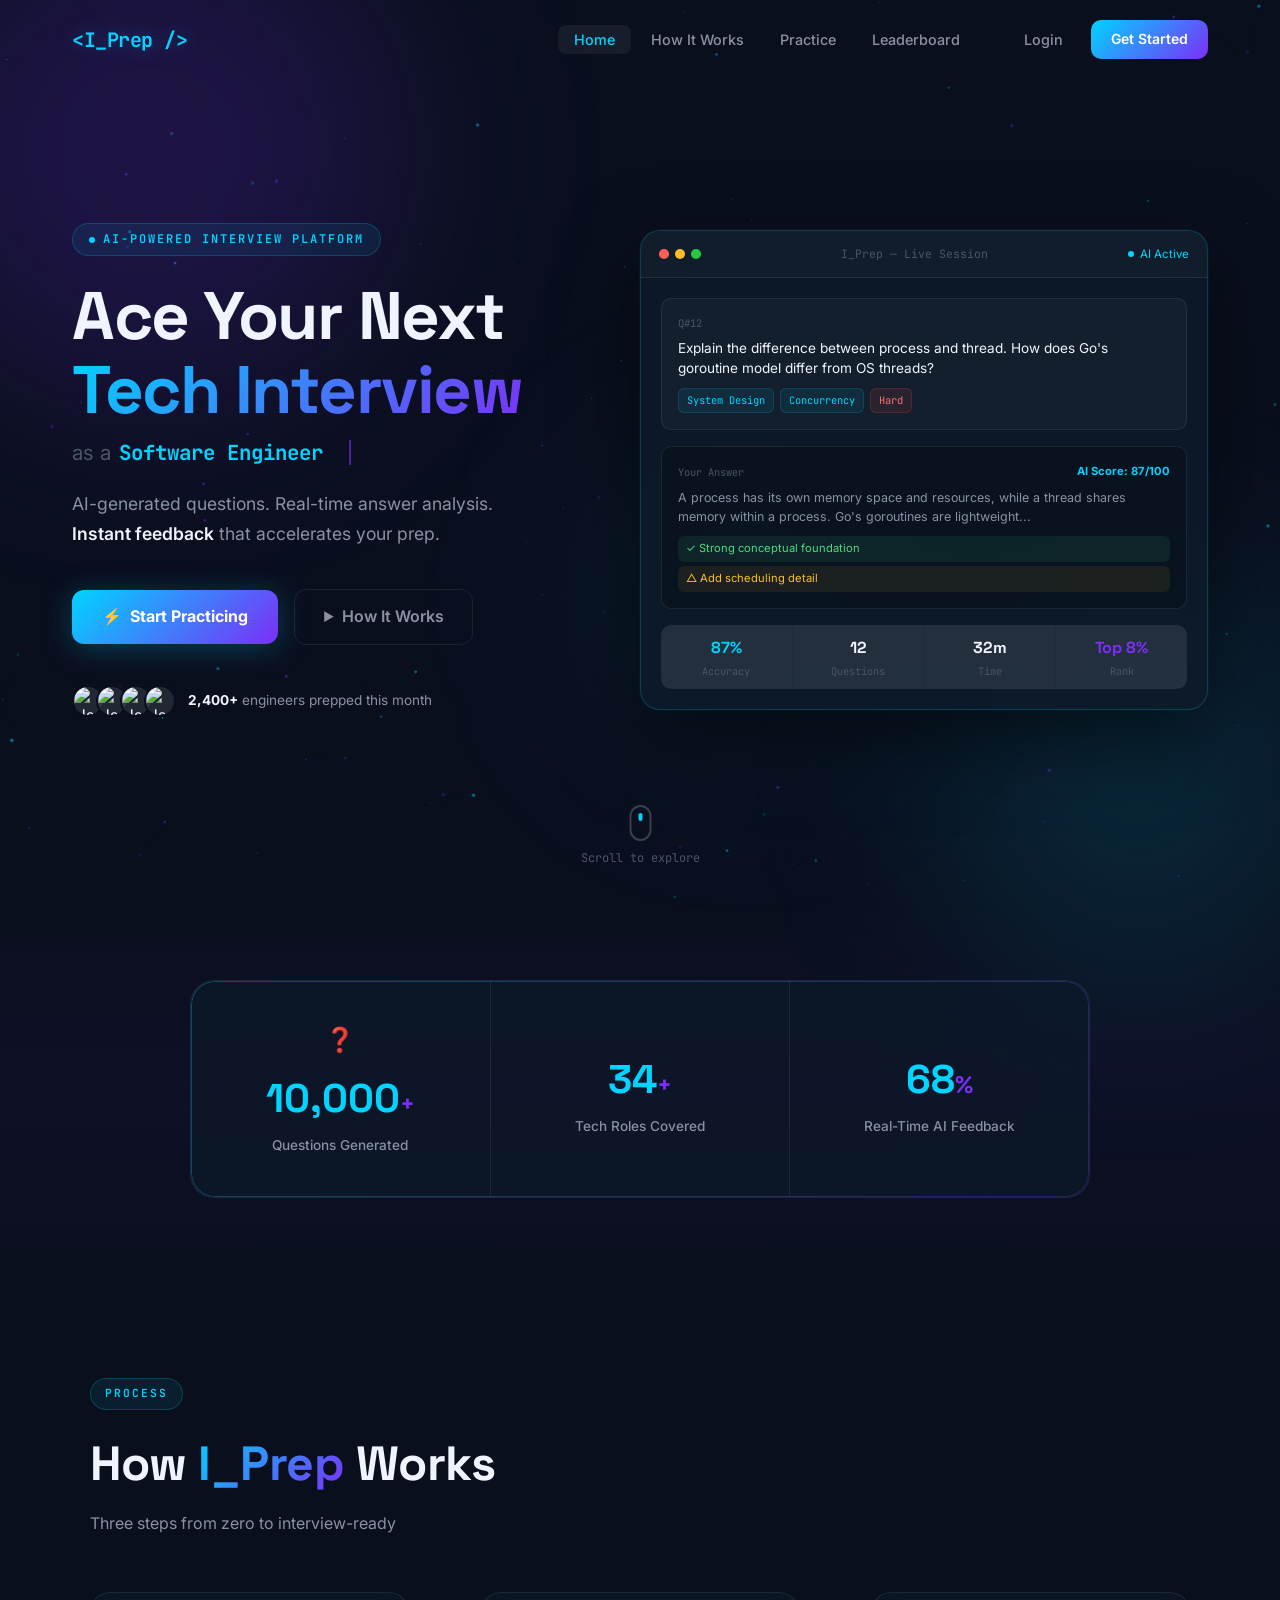
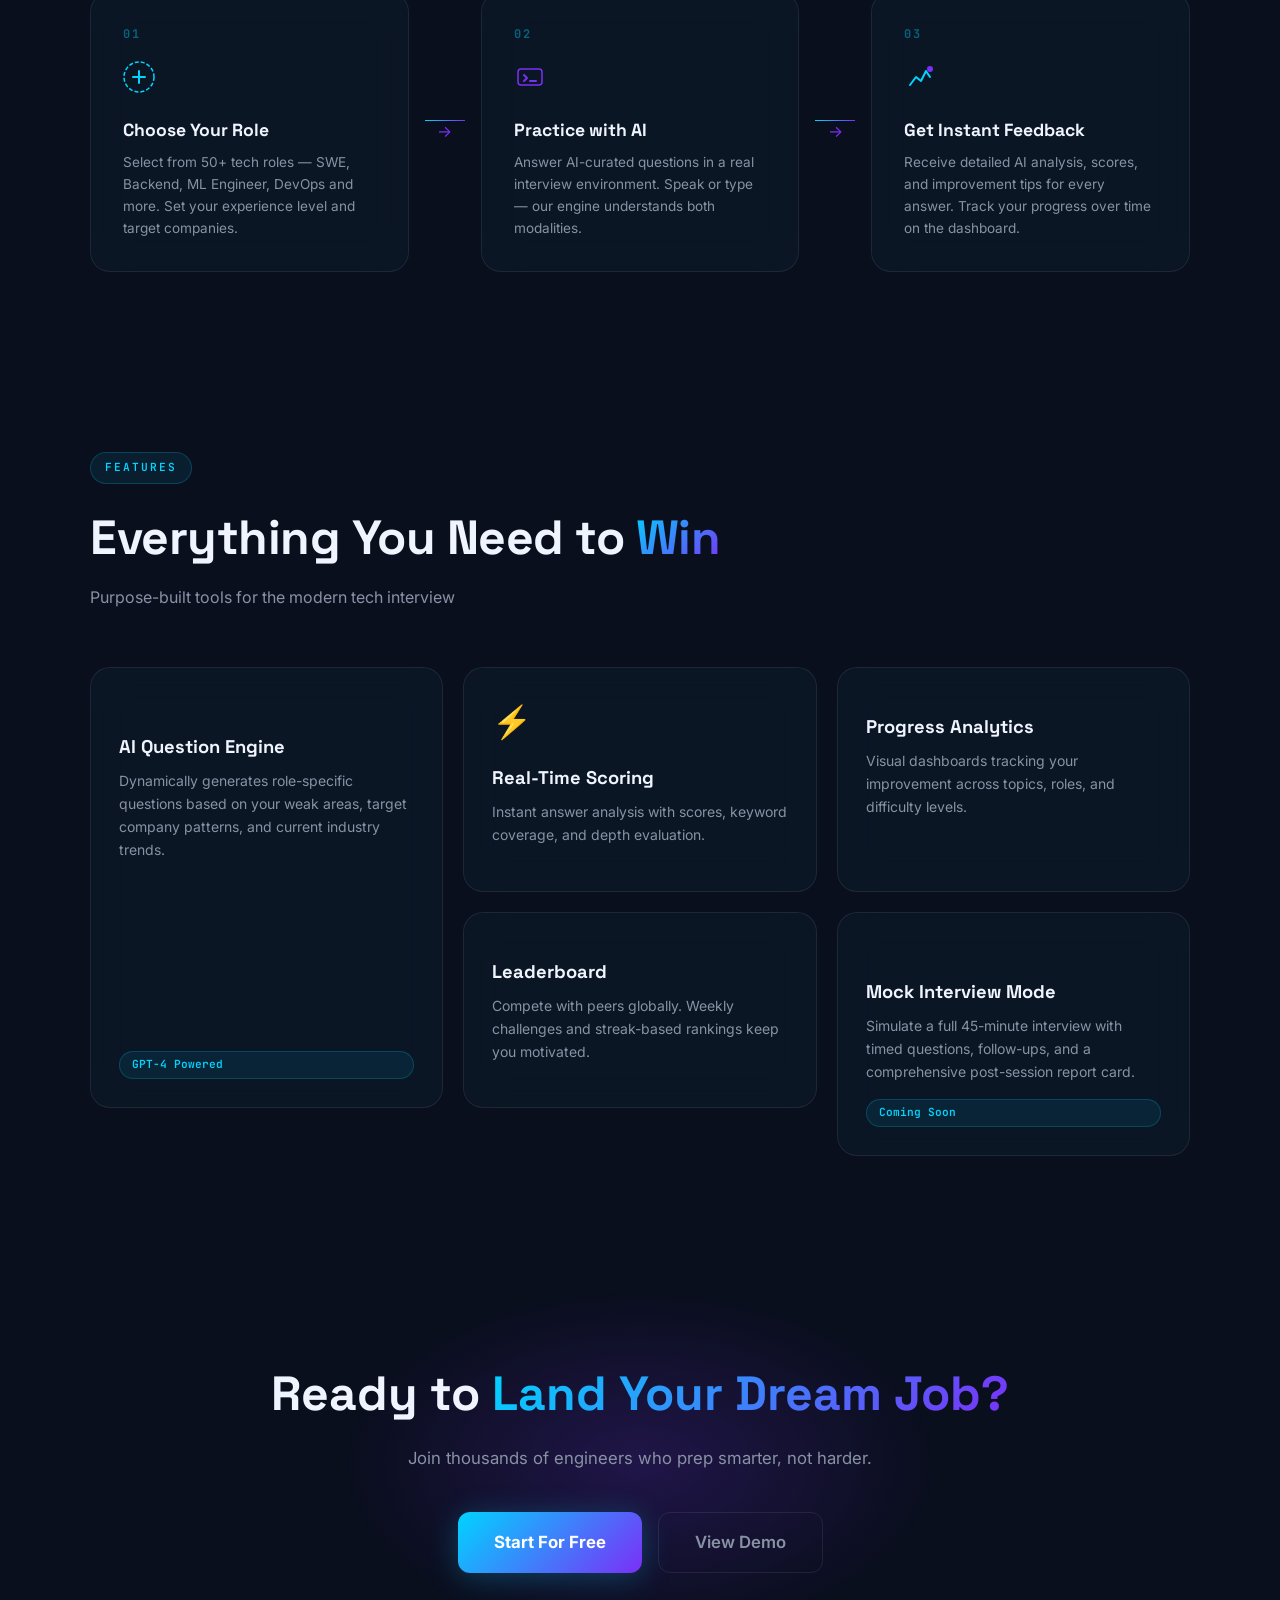
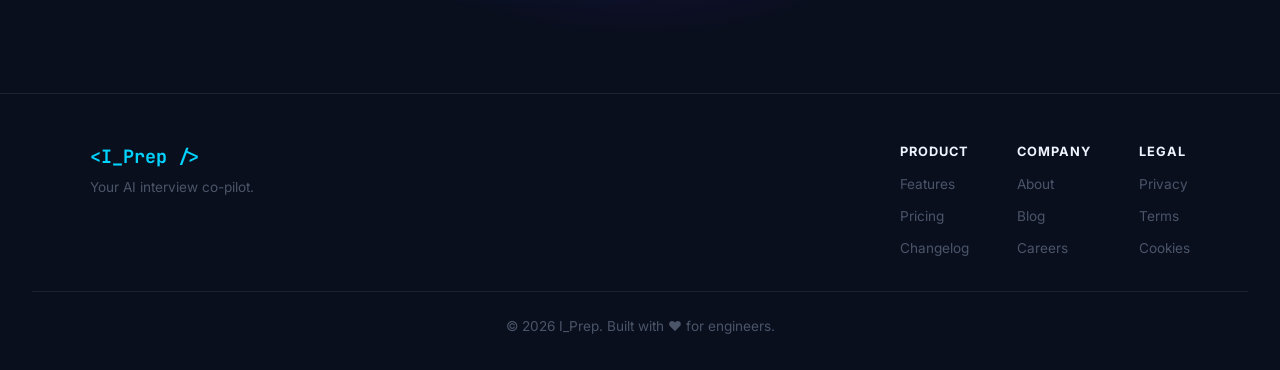
==== index.html @ aea61d20 "first commit" ====
<!DOCTYPE html>
<html lang="en">
<head>
  <meta charset="UTF-8" />
  <meta name="viewport" content="width=device-width, initial-scale=1.0" />
  <title>I_Prep — Ace Your Next Tech Interview with AI</title>
  <meta name="description" content="I_Prep is an AI-powered interview preparation platform for software engineers. Practice with AI-generated questions, get real-time feedback, and land your dream job." />
  <meta name="keywords" content="interview prep, AI interview, software engineer interview, coding interview, tech interview preparation" />
  <meta property="og:title" content="I_Prep — AI-Powered Interview Preparation" />
  <meta property="og:description" content="AI-generated questions. Real-time answer analysis. Instant feedback." />
  <meta property="og:type" content="website" />
  <link rel="preconnect" href="https://fonts.googleapis.com" />
  <link rel="preconnect" href="https://fonts.gstatic.com" crossorigin />
  <link href="https://fonts.googleapis.com/css2?family=Inter:wght@300;400;500;600;700;800;900&family=JetBrains+Mono:wght@400;500;700&family=Space+Grotesk:wght@400;500;600;700&display=swap" rel="stylesheet" />
  <link rel="stylesheet" href="styles.css" />
  <script src="https://unpkg.com/@phosphor-icons/web"></script>
</head>
<body>

  <!-- ═══════════════ NAVBAR ═══════════════ -->
  <nav class="navbar" id="navbar">
    <div class="nav-container">
      <a href="#" class="nav-logo" id="nav-logo">&lt;I_Prep /&gt;</a>
      <ul class="nav-links" id="nav-links">
        <li><a href="#home" class="nav-link active">Home</a></li>
        <li><a href="#how-it-works" class="nav-link">How It Works</a></li>
        <li><a href="#practice" class="nav-link">Practice</a></li>
        <li><a href="#leaderboard" class="nav-link">Leaderboard</a></li>
      </ul>
      <div class="nav-actions">
        <a href="#login" class="btn-login" id="btn-login-nav">Login</a>
        <a href="#signup" class="btn-cta-sm" id="btn-signup-nav">Get Started</a>
      </div>
      <button class="hamburger" id="hamburger" aria-label="Toggle menu">
        <span></span><span></span><span></span>
      </button>
    </div>
  </nav>

  <!-- ═══════════════ HERO SECTION ═══════════════ -->
  <section class="hero" id="home">
    <!-- Particle Canvas -->
    <canvas class="particle-canvas" id="particleCanvas"></canvas>

    <!-- Gradient Orbs -->
    <div class="orb orb-1"></div>
    <div class="orb orb-2"></div>
    <div class="orb orb-3"></div>

    <div class="hero-content">
      <div class="hero-badge">
        <span class="badge-dot"></span>
        <span>AI-Powered Interview Platform</span>
      </div>

      <h1 class="hero-headline">
        Ace Your Next<br />
        <span class="gradient-text">Tech Interview</span>
      </h1>

      <div class="typewriter-wrapper">
        <span class="typewriter-label">as a</span>
        <span class="typewriter-text" id="typewriterText"></span>
        <span class="typewriter-cursor">|</span>
      </div>

      <p class="hero-subheading">
        AI-generated questions. Real-time answer analysis.<br />
        <strong>Instant feedback</strong> that accelerates your prep.
      </p>

      <div class="hero-cta-group">
        <a href="#practice" class="btn-primary" id="btn-start-practicing">
          <span class="btn-icon">⚡</span>
          Start Practicing
          <span class="btn-shimmer"></span>
        </a>
        <a href="#how-it-works" class="btn-ghost" id="btn-how-it-works">
          <span class="btn-play-icon">▶</span>
          How It Works
        </a>
      </div>

      <div class="hero-trust">
        <div class="trust-item">
          <img src="https://api.dicebear.com/7.x/avataaars/svg?seed=user1" alt="User avatar" class="trust-avatar" />
          <img src="https://api.dicebear.com/7.x/avataaars/svg?seed=user2" alt="User avatar" class="trust-avatar" />
          <img src="https://api.dicebear.com/7.x/avataaars/svg?seed=user3" alt="User avatar" class="trust-avatar" />
          <img src="https://api.dicebear.com/7.x/avataaars/svg?seed=user4" alt="User avatar" class="trust-avatar" />
        </div>
        <p class="trust-text"><strong>2,400+</strong> engineers prepped this month</p>
      </div>
    </div>

    <!-- Dashboard Preview Card -->
    <div class="dashboard-preview" id="dashboardPreview">
      <div class="preview-card">
        <div class="preview-header">
          <div class="preview-dots">
            <span class="dot dot-red"></span>
            <span class="dot dot-yellow"></span>
            <span class="dot dot-green"></span>
          </div>
          <span class="preview-title">I_Prep — Live Session</span>
          <div class="preview-status">
            <span class="status-pulse"></span>
            <span>AI Active</span>
          </div>
        </div>
        <div class="preview-body">
          <div class="preview-question">
            <span class="q-label">Q#12</span>
            <p>Explain the difference between process and thread. How does Go's goroutine model differ from OS threads?</p>
            <div class="q-tags">
              <span class="tag">System Design</span>
              <span class="tag">Concurrency</span>
              <span class="tag tag-hard">Hard</span>
            </div>
          </div>
          <div class="preview-answer">
            <div class="answer-header">
              <span class="answer-label">Your Answer</span>
              <div class="ai-score">
                <span class="score-icon"><i class="ph-fill ph-robot icon-gradient"></i></span>
                <span class="score-val">AI Score: 87/100</span>
              </div>
            </div>
            <div class="answer-text">A process has its own memory space and resources, while a thread shares memory within a process. Go's goroutines are lightweight...</div>
            <div class="feedback-bar">
              <div class="feedback-item feedback-good">
                <span>✓</span> Strong conceptual foundation
              </div>
              <div class="feedback-item feedback-improve">
                <span>△</span> Add scheduling detail
              </div>
            </div>
          </div>
          <div class="preview-metrics">
            <div class="metric">
              <span class="metric-value neon">87%</span>
              <span class="metric-label">Accuracy</span>
            </div>
            <div class="metric">
              <span class="metric-value">12</span>
              <span class="metric-label">Questions</span>
            </div>
            <div class="metric">
              <span class="metric-value">32m</span>
              <span class="metric-label">Time</span>
            </div>
            <div class="metric">
              <span class="metric-value purple">Top 8%</span>
              <span class="metric-label">Rank</span>
            </div>
          </div>
        </div>
      </div>
    </div>

    <div class="scroll-indicator">
      <div class="scroll-mouse">
        <div class="scroll-wheel"></div>
      </div>
      <span>Scroll to explore</span>
    </div>
  </section>

  <!-- ═══════════════ STATS BAR ═══════════════ -->
  <section class="stats-section" id="stats">
    <div class="stats-container">
      <div class="stat-card" data-target="10000" data-suffix="+" data-label="Questions Generated">
        <div class="stat-icon">❓</div>
        <div class="stat-number"><span class="counter" id="counter-1">0</span><span class="stat-suffix">+</span></div>
        <div class="stat-label">Questions Generated</div>
        <div class="stat-border-glow"></div>
      </div>
      <div class="stat-divider"></div>
      <div class="stat-card" data-target="50" data-suffix="+" data-label="Tech Roles Covered">
        <div class="stat-icon"><i class="ph-fill ph-briefcase icon-gradient"></i></div>
        <div class="stat-number"><span class="counter" id="counter-2">0</span><span class="stat-suffix">+</span></div>
        <div class="stat-label">Tech Roles Covered</div>
        <div class="stat-border-glow"></div>
      </div>
      <div class="stat-divider"></div>
      <div class="stat-card" data-target="100" data-suffix="%" data-label="Real-Time AI Feedback">
        <div class="stat-icon"><i class="ph-fill ph-robot icon-gradient"></i></div>
        <div class="stat-number"><span class="counter" id="counter-3">0</span><span class="stat-suffix">%</span></div>
        <div class="stat-label">Real-Time AI Feedback</div>
        <div class="stat-border-glow"></div>
      </div>
    </div>
  </section>

  <!-- ═══════════════ HOW IT WORKS ═══════════════ -->
  <section class="how-it-works" id="how-it-works">
    <div class="section-container">
      <div class="section-badge">Process</div>
      <h2 class="section-title">How <span class="gradient-text">I_Prep</span> Works</h2>
      <p class="section-subtitle">Three steps from zero to interview-ready</p>

      <div class="steps-grid">
        <div class="step-card" id="step-1">
          <div class="step-number">01</div>
          <div class="step-icon-wrap">
            <svg width="32" height="32" viewBox="0 0 32 32" fill="none">
              <circle cx="16" cy="16" r="15" stroke="#00d4ff" stroke-width="1.5" stroke-dasharray="4 2"/>
              <path d="M10 16h12M16 10v12" stroke="#00d4ff" stroke-width="2" stroke-linecap="round"/>
            </svg>
          </div>
          <h3 class="step-title">Choose Your Role</h3>
          <p class="step-desc">Select from 50+ tech roles — SWE, Backend, ML Engineer, DevOps and more. Set your experience level and target companies.</p>
        </div>

        <div class="step-connector">
          <div class="connector-line"></div>
          <div class="connector-arrow">→</div>
        </div>

        <div class="step-card" id="step-2">
          <div class="step-number">02</div>
          <div class="step-icon-wrap">
            <svg width="32" height="32" viewBox="0 0 32 32" fill="none">
              <rect x="4" y="8" width="24" height="16" rx="3" stroke="#7b2ff7" stroke-width="1.5"/>
              <path d="M10 14l3 3-3 3M16 20h6" stroke="#7b2ff7" stroke-width="2" stroke-linecap="round" stroke-linejoin="round"/>
            </svg>
          </div>
          <h3 class="step-title">Practice with AI</h3>
          <p class="step-desc">Answer AI-curated questions in a real interview environment. Speak or type — our engine understands both modalities.</p>
        </div>

        <div class="step-connector">
          <div class="connector-line"></div>
          <div class="connector-arrow">→</div>
        </div>

        <div class="step-card" id="step-3">
          <div class="step-number">03</div>
          <div class="step-icon-wrap">
            <svg width="32" height="32" viewBox="0 0 32 32" fill="none">
              <path d="M6 24l6-8 5 4 5-10 4 6" stroke="#00d4ff" stroke-width="2" stroke-linecap="round" stroke-linejoin="round"/>
              <circle cx="26" cy="8" r="3" fill="#7b2ff7"/>
            </svg>
          </div>
          <h3 class="step-title">Get Instant Feedback</h3>
          <p class="step-desc">Receive detailed AI analysis, scores, and improvement tips for every answer. Track your progress over time on the dashboard.</p>
        </div>
      </div>
    </div>
  </section>

  <!-- ═══════════════ FEATURES SECTION ═══════════════ -->
  <section class="features-section" id="practice">
    <div class="section-container">
      <div class="section-badge">Features</div>
      <h2 class="section-title">Everything You Need to <span class="gradient-text">Win</span></h2>
      <p class="section-subtitle">Purpose-built tools for the modern tech interview</p>

      <div class="features-grid">
        <div class="feature-card feature-large">
          <div class="feature-icon-wrap">
            <div class="feature-icon"><i class="ph-fill ph-brain icon-gradient"></i></div>
          </div>
          <h3 class="feature-title">AI Question Engine</h3>
          <p class="feature-desc">Dynamically generates role-specific questions based on your weak areas, target company patterns, and current industry trends.</p>
          <div class="feature-tag">GPT-4 Powered</div>
        </div>

        <div class="feature-card">
          <div class="feature-icon">⚡</div>
          <h3 class="feature-title">Real-Time Scoring</h3>
          <p class="feature-desc">Instant answer analysis with scores, keyword coverage, and depth evaluation.</p>
        </div>

        <div class="feature-card">
          <div class="feature-icon"><i class="ph-fill ph-chart-bar icon-gradient"></i></div>
          <h3 class="feature-title">Progress Analytics</h3>
          <p class="feature-desc">Visual dashboards tracking your improvement across topics, roles, and difficulty levels.</p>
        </div>

        <div class="feature-card">
          <div class="feature-icon"><i class="ph-fill ph-trophy icon-gold"></i></div>
          <h3 class="feature-title">Leaderboard</h3>
          <p class="feature-desc">Compete with peers globally. Weekly challenges and streak-based rankings keep you motivated.</p>
        </div>

        <div class="feature-card feature-large feature-right">
          <div class="feature-icon-wrap">
            <div class="feature-icon"><i class="ph-fill ph-chats icon-gradient"></i></div>
          </div>
          <h3 class="feature-title">Mock Interview Mode</h3>
          <p class="feature-desc">Simulate a full 45-minute interview with timed questions, follow-ups, and a comprehensive post-session report card.</p>
          <div class="feature-tag">Coming Soon</div>
        </div>
      </div>
    </div>
  </section>

  <!-- ═══════════════ CTA SECTION ═══════════════ -->
  <section class="cta-section">
    <div class="cta-glow"></div>
    <div class="cta-container">
      <h2 class="cta-title">Ready to <span class="gradient-text">Land Your Dream Job?</span></h2>
      <p class="cta-subtitle">Join thousands of engineers who prep smarter, not harder.</p>
      <div class="cta-buttons">
        <a href="#signup" class="btn-primary btn-large" id="btn-cta-final">
          <span>Start For Free</span>
          <span class="btn-shimmer"></span>
        </a>
        <a href="#practice" class="btn-ghost btn-large" id="btn-cta-demo">View Demo</a>
      </div>
    </div>
  </section>

  <!-- ═══════════════ FOOTER ═══════════════ -->
  <footer class="footer">
    <div class="footer-container">
      <div class="footer-brand">
        <span class="footer-logo">&lt;I_Prep /&gt;</span>
        <p class="footer-tagline">Your AI interview co-pilot.</p>
      </div>
      <div class="footer-links">
        <div class="footer-col">
          <h4>Product</h4>
          <a href="#">Features</a>
          <a href="#">Pricing</a>
          <a href="#">Changelog</a>
        </div>
        <div class="footer-col">
          <h4>Company</h4>
          <a href="#">About</a>
          <a href="#">Blog</a>
          <a href="#">Careers</a>
        </div>
        <div class="footer-col">
          <h4>Legal</h4>
          <a href="#">Privacy</a>
          <a href="#">Terms</a>
          <a href="#">Cookies</a>
        </div>
      </div>
    </div>
    <div class="footer-bottom">
      <p>© 2026 I_Prep. Built with ❤️ for engineers.</p>
    </div>
  </footer>

  <script src="script.js"></script>
</body>
</html>
---- styles.css ----
/* ═══════════════════════════════════════════
   STYLES.CSS — I_Prep Hero Landing Page
   Glassmorphism Dark Theme
═══════════════════════════════════════════ */

:root {
  --bg-deep: #0a0f1e;
  --bg-card: #0d1b2a;
  --bg-glass: rgba(13, 27, 42, 0.6);
  --cyan: #00d4ff;
  --purple: #7b2ff7;
  --cyan-dim: rgba(0, 212, 255, 0.15);
  --purple-dim: rgba(123, 47, 247, 0.15);
  --border: rgba(255, 255, 255, 0.08);
  --border-glow: rgba(0, 212, 255, 0.3);
  --text-primary: #f0f4ff;
  --text-secondary: #8892a4;
  --text-muted: #4a5568;
  --font-mono: 'JetBrains Mono', monospace;
  --font-sans: 'Inter', sans-serif;
  --font-display: 'Space Grotesk', sans-serif;
}

*, *::before, *::after { box-sizing: border-box; margin: 0; padding: 0; }
html { scroll-behavior: smooth; }
body {
  background: var(--bg-deep);
  color: var(--text-primary);
  font-family: var(--font-sans);
  line-height: 1.6;
  overflow-x: hidden;
}

/* ── NAVBAR ── */
.navbar {
  position: fixed; top: 0; left: 0; right: 0;
  z-index: 1000;
  padding: 20px 0;
  transition: all 0.4s ease;
  border-bottom: 1px solid transparent;
}
.navbar.scrolled {
  background: rgba(10,15,30,0.95);
  backdrop-filter: blur(20px);
  border-bottom-color: var(--border);
  padding: 12px 0;
}
.nav-container {
  max-width: 1200px; margin: 0 auto;
  padding: 0 2rem;
  display: flex; align-items: center; gap: 2rem;
}
.nav-logo {
  font-family: var(--font-mono); font-size: 1.25rem; font-weight: 700;
  color: var(--cyan); text-decoration: none; letter-spacing: -0.5px;
  text-shadow: 0 0 20px rgba(0,212,255,0.4);
}
.nav-links { display: flex; list-style: none; gap: 0.25rem; margin-left: auto; }
.nav-link {
  color: var(--text-secondary); text-decoration: none;
  padding: 6px 16px; border-radius: 8px;
  font-size: 0.9rem; font-weight: 500; transition: all 0.2s;
}
.nav-link:hover, .nav-link.active { color: var(--text-primary); background: rgba(255,255,255,0.06); }
.nav-link.active { color: var(--cyan); }
.nav-actions { display: flex; gap: 0.75rem; align-items: center; }
.btn-login {
  color: var(--text-secondary); text-decoration: none;
  font-size: 0.9rem; font-weight: 500; padding: 8px 16px;
  border-radius: 8px; transition: color 0.2s;
}
.btn-login:hover { color: var(--text-primary); }
.btn-cta-sm {
  background: linear-gradient(135deg, var(--cyan), var(--purple));
  color: #fff; text-decoration: none; font-size: 0.875rem;
  font-weight: 600; padding: 8px 20px; border-radius: 10px;
  transition: opacity 0.2s, transform 0.2s;
}
.btn-cta-sm:hover { opacity: 0.9; transform: translateY(-1px); }
.hamburger { display: none; }

/* ── HERO ── */
.hero {
  min-height: 100vh;
  display: grid;
  grid-template-columns: 1fr 1fr;
  align-items: center;
  gap: 0;
  padding: 120px 2rem 80px;
  max-width: 1200px;
  margin: 0 auto;
  position: relative;
}
.particle-canvas {
  position: fixed; top: 0; left: 0;
  width: 100%; height: 100%;
  pointer-events: none; z-index: 0;
  opacity: 0.6;
}
.orb {
  position: fixed; border-radius: 50%;
  filter: blur(100px); pointer-events: none; z-index: 0;
}
.orb-1 {
  width: 500px; height: 500px;
  background: rgba(123,47,247,0.18);
  top: -100px; left: -100px;
  animation: orbDrift 10s ease-in-out infinite alternate;
}
.orb-2 {
  width: 400px; height: 400px;
  background: rgba(0,212,255,0.12);
  bottom: -80px; right: -60px;
  animation: orbDrift 14s ease-in-out infinite alternate-reverse;
}
.orb-3 {
  width: 300px; height: 300px;
  background: rgba(0,212,255,0.08);
  top: 50%; right: 30%;
  animation: orbDrift 18s ease-in-out infinite alternate;
}
@keyframes orbDrift { from { transform: translate(0,0); } to { transform: translate(40px,25px); } }

.hero-content {
  position: relative; z-index: 2;
  display: flex; flex-direction: column; align-items: flex-start;
  animation: fadeUp 0.9s ease both;
}
@keyframes fadeUp { from { opacity: 0; transform: translateY(40px); } to { opacity: 1; transform: translateY(0); } }

.hero-badge {
  display: inline-flex; align-items: center; gap: 8px;
  background: rgba(0,212,255,0.08);
  border: 1px solid rgba(0,212,255,0.2);
  color: var(--cyan); font-size: 0.75rem; font-weight: 600;
  letter-spacing: 2px; text-transform: uppercase;
  padding: 6px 16px; border-radius: 100px; margin-bottom: 1.5rem;
  font-family: var(--font-mono);
  animation: fadeUp 0.9s 0.1s ease both;
}
.badge-dot {
  width: 6px; height: 6px; border-radius: 50%;
  background: var(--cyan);
  animation: pulse 1.5s ease-in-out infinite;
}
@keyframes pulse { 0%,100% { opacity:1; transform:scale(1); } 50% { opacity:0.4; transform:scale(0.7); } }

.hero-headline {
  font-family: var(--font-display);
  font-size: clamp(2.5rem, 5.5vw, 4.2rem);
  font-weight: 800; line-height: 1.1;
  letter-spacing: -1.5px; margin-bottom: 0.5rem;
  animation: fadeUp 0.9s 0.2s ease both;
}
.gradient-text {
  background: linear-gradient(135deg, var(--cyan) 0%, var(--purple) 100%);
  -webkit-background-clip: text; -webkit-text-fill-color: transparent;
  background-clip: text;
}
.typewriter-wrapper {
  display: flex; align-items: center; gap: 8px;
  margin-bottom: 1.25rem; font-size: 1.3rem;
  animation: fadeUp 0.9s 0.3s ease both;
}
.typewriter-label { color: var(--text-muted); font-weight: 400; }
.typewriter-text { color: var(--cyan); font-weight: 700; font-family: var(--font-mono); min-width: 220px; }
.typewriter-cursor { color: var(--purple); font-weight: 300; animation: blink 1s step-end infinite; }
@keyframes blink { 0%,100% { opacity:1; } 50% { opacity:0; } }

.hero-subheading {
  font-size: 1.1rem; color: var(--text-secondary);
  line-height: 1.7; margin-bottom: 2.5rem; max-width: 500px;
  animation: fadeUp 0.9s 0.4s ease both;
}
.hero-subheading strong { color: var(--text-primary); font-weight: 600; }

.hero-cta-group {
  display: flex; gap: 1rem; align-items: center; flex-wrap: wrap;
  margin-bottom: 2.5rem;
  animation: fadeUp 0.9s 0.5s ease both;
}
.btn-primary {
  display: inline-flex; align-items: center; gap: 8px;
  background: linear-gradient(135deg, var(--cyan), var(--purple));
  color: #fff; text-decoration: none;
  font-size: 1rem; font-weight: 700;
  padding: 14px 30px; border-radius: 12px;
  position: relative; overflow: hidden;
  box-shadow: 0 4px 30px rgba(0,212,255,0.25);
  transition: transform 0.2s, box-shadow 0.2s;
}
.btn-primary:hover { transform: translateY(-2px); box-shadow: 0 8px 40px rgba(0,212,255,0.4); }
.btn-icon { font-size: 1rem; }
.btn-shimmer {
  position: absolute; inset: 0;
  background: linear-gradient(105deg, transparent 30%, rgba(255,255,255,0.15) 50%, transparent 70%);
  transform: translateX(-100%);
}
.btn-primary:hover .btn-shimmer { animation: shimmer 0.6s ease forwards; }
@keyframes shimmer { to { transform: translateX(100%); } }
.btn-ghost {
  display: inline-flex; align-items: center; gap: 8px;
  background: transparent; color: var(--text-secondary);
  text-decoration: none; font-size: 1rem; font-weight: 600;
  padding: 14px 28px; border-radius: 12px;
  border: 1px solid var(--border); transition: all 0.2s;
}
.btn-ghost:hover { color: var(--text-primary); border-color: rgba(255,255,255,0.2); background: rgba(255,255,255,0.04); }
.btn-play-icon { font-size: 0.75rem; }

.hero-trust {
  display: flex; align-items: center; gap: 12px;
  animation: fadeUp 0.9s 0.6s ease both;
}
.trust-item { display: flex; }
.trust-avatar {
  width: 32px; height: 32px; border-radius: 50%;
  border: 2px solid var(--bg-deep);
  margin-left: -8px; background: rgba(255,255,255,0.1);
}
.trust-avatar:first-child { margin-left: 0; }
.trust-text { font-size: 0.85rem; color: var(--text-secondary); }
.trust-text strong { color: var(--text-primary); }

/* ── DASHBOARD PREVIEW ── */
.dashboard-preview {
  position: relative; z-index: 2;
  transform: translateX(80px) translateY(20px);
  opacity: 0;
  transition: transform 0.9s cubic-bezier(0.23,1,0.32,1), opacity 0.9s ease;
  transition-delay: 0.3s;
}
.dashboard-preview.visible { transform: translateX(0) translateY(0); opacity: 1; }

.preview-card {
  background: rgba(13,27,42,0.85);
  backdrop-filter: blur(30px);
  border: 1px solid rgba(0,212,255,0.2);
  border-radius: 20px;
  overflow: hidden;
  box-shadow: 0 30px 80px rgba(0,0,0,0.5), 0 0 0 1px rgba(0,212,255,0.05);
}
.preview-header {
  display: flex; align-items: center; gap: 10px;
  padding: 14px 18px;
  background: rgba(255,255,255,0.02);
  border-bottom: 1px solid var(--border);
}
.preview-dots { display: flex; gap: 6px; }
.dot { width: 10px; height: 10px; border-radius: 50%; }
.dot-red { background: #ff5f57; }
.dot-yellow { background: #febc2e; }
.dot-green { background: #28c840; }
.preview-title { font-family: var(--font-mono); font-size: 0.72rem; color: var(--text-muted); margin: 0 auto; }
.preview-status { display: flex; align-items: center; gap: 6px; font-size: 0.72rem; color: var(--cyan); }
.status-pulse {
  width: 6px; height: 6px; border-radius: 50%; background: var(--cyan);
  animation: pulse 1.2s ease-in-out infinite;
}
.preview-body { padding: 1.25rem; display: flex; flex-direction: column; gap: 1rem; }
.preview-question {
  background: rgba(255,255,255,0.03); border: 1px solid var(--border);
  border-radius: 10px; padding: 1rem;
}
.q-label { font-family: var(--font-mono); font-size: 0.65rem; color: var(--text-muted); display: block; margin-bottom: 6px; }
.preview-question p { font-size: 0.85rem; color: var(--text-primary); line-height: 1.5; margin-bottom: 10px; }
.q-tags { display: flex; gap: 6px; flex-wrap: wrap; }
.tag {
  font-size: 0.65rem; padding: 3px 8px; border-radius: 6px;
  background: rgba(0,212,255,0.08); color: var(--cyan);
  border: 1px solid rgba(0,212,255,0.15); font-family: var(--font-mono);
}
.tag-hard { background: rgba(239,68,68,0.1); color: #f87171; border-color: rgba(239,68,68,0.2); }
.preview-answer {
  background: rgba(0,0,0,0.2); border: 1px solid var(--border);
  border-radius: 10px; padding: 1rem;
}
.answer-header { display: flex; justify-content: space-between; align-items: center; margin-bottom: 8px; }
.answer-label { font-family: var(--font-mono); font-size: 0.65rem; color: var(--text-muted); }
.ai-score { display: flex; align-items: center; gap: 4px; font-size: 0.7rem; color: var(--cyan); font-weight: 700; }
.answer-text { font-size: 0.78rem; color: var(--text-secondary); line-height: 1.5; margin-bottom: 10px; }
.feedback-bar { display: flex; flex-direction: column; gap: 4px; }
.feedback-item { font-size: 0.7rem; padding: 4px 8px; border-radius: 6px; }
.feedback-good { background: rgba(74,222,128,0.08); color: #4ade80; }
.feedback-improve { background: rgba(251,191,36,0.08); color: #fbbf24; }
.preview-metrics {
  display: grid; grid-template-columns: repeat(4, 1fr);
  gap: 1px; background: var(--border); border-radius: 10px; overflow: hidden;
}
.metric {
  background: rgba(255,255,255,0.02); padding: 10px;
  display: flex; flex-direction: column; align-items: center; gap: 2px;
}
.metric-value { font-family: var(--font-display); font-size: 1rem; font-weight: 700; }
.metric-value.neon { color: var(--cyan); }
.metric-value.purple { color: var(--purple); }
.metric-label { font-size: 0.65rem; color: var(--text-muted); font-family: var(--font-mono); }

/* ── SCROLL INDICATOR ── */
.scroll-indicator {
  position: absolute; bottom: 2rem; left: 50%; transform: translateX(-50%);
  display: flex; flex-direction: column; align-items: center; gap: 8px;
  color: var(--text-muted); font-size: 0.75rem; font-family: var(--font-mono);
  animation: fadeIn 1s 1.5s ease both;
}
@keyframes fadeIn { from { opacity:0; } to { opacity:1; } }
.scroll-mouse {
  width: 22px; height: 36px; border: 2px solid rgba(255,255,255,0.2);
  border-radius: 12px; display: flex; justify-content: center; padding-top: 6px;
}
.scroll-wheel {
  width: 4px; height: 8px; border-radius: 2px;
  background: var(--cyan); animation: scrollDown 1.8s ease-in-out infinite;
}
@keyframes scrollDown { 0% { transform:translateY(0); opacity:1; } 100% { transform:translateY(10px); opacity:0; } }

/* ── STATS SECTION ── */
.stats-section {
  padding: 80px 2rem;
  background: linear-gradient(180deg, transparent, rgba(123,47,247,0.04), transparent);
}
.stats-container {
  max-width: 900px; margin: 0 auto;
  display: flex; align-items: center;
  background: var(--bg-glass);
  backdrop-filter: blur(30px);
  border: 1px solid var(--border);
  border-radius: 24px; overflow: hidden;
  position: relative;
}
.stats-container::before {
  content: '';
  position: absolute; inset: 0; border-radius: 24px;
  padding: 1px;
  background: linear-gradient(135deg, rgba(0,212,255,0.3), rgba(123,47,247,0.3));
  -webkit-mask: linear-gradient(#fff 0 0) content-box, linear-gradient(#fff 0 0);
  -webkit-mask-composite: xor; mask-composite: exclude;
}
.stat-card {
  flex: 1; padding: 2.5rem 2rem; text-align: center; position: relative;
  opacity: 0; transform: translateY(20px);
  transition: all 0.6s ease;
}
.stat-card.visible { opacity: 1; transform: translateY(0); }
.stat-card:nth-child(1) { transition-delay: 0s; }
.stat-card:nth-child(3) { transition-delay: 0.15s; }
.stat-card:nth-child(5) { transition-delay: 0.3s; }
.stat-icon { font-size: 1.5rem; margin-bottom: 0.5rem; }
.stat-number { font-family: var(--font-display); font-size: 2.5rem; font-weight: 800; color: var(--cyan); margin-bottom: 0.25rem; display: flex; align-items: baseline; justify-content: center; gap: 0; }
.stat-suffix { font-size: 1.5rem; color: var(--purple); font-weight: 700; }
.stat-label { font-size: 0.85rem; color: var(--text-secondary); font-weight: 500; }
.stat-divider { width: 1px; background: var(--border); align-self: stretch; }

/* ── HOW IT WORKS SECTION ── */
.how-it-works { padding: 100px 2rem; }
.section-container { max-width: 1100px; margin: 0 auto; }
.section-badge {
  display: inline-block; background: rgba(0,212,255,0.08);
  border: 1px solid rgba(0,212,255,0.2); color: var(--cyan);
  font-size: 0.7rem; font-weight: 600; letter-spacing: 2px;
  text-transform: uppercase; padding: 6px 14px; border-radius: 100px;
  font-family: var(--font-mono); margin-bottom: 1rem;
}
.section-title {
  font-family: var(--font-display); font-size: clamp(2rem, 4vw, 3rem);
  font-weight: 800; margin-bottom: 0.5rem; letter-spacing: -0.5px;
}
.section-subtitle { color: var(--text-secondary); margin-bottom: 3.5rem; font-size: 1rem; }

.steps-grid {
  display: flex; align-items: center; gap: 1rem; flex-wrap: nowrap;
}
.step-card {
  flex: 1; background: var(--bg-glass); backdrop-filter: blur(20px);
  border: 1px solid var(--border); border-radius: 20px; padding: 2rem;
  position: relative; overflow: hidden; transition: all 0.3s;
  opacity: 0; transform: translateY(30px);
}
.step-card.in-view { opacity: 1; transform: translateY(0); }
.step-card:hover { border-color: rgba(0,212,255,0.3); transform: translateY(-4px); }
.step-number {
  font-family: var(--font-mono); font-size: 0.75rem; color: rgba(0,212,255,0.4);
  font-weight: 700; margin-bottom: 1rem; letter-spacing: 2px;
}
.step-icon-wrap { margin-bottom: 1rem; }
.step-title { font-family: var(--font-display); font-size: 1.1rem; font-weight: 700; margin-bottom: 0.5rem; }
.step-desc { font-size: 0.85rem; color: var(--text-secondary); line-height: 1.6; }
.step-connector { display: flex; flex-direction: column; align-items: center; flex-shrink: 0; }
.connector-line { width: 40px; height: 1px; background: linear-gradient(90deg, var(--cyan), var(--purple)); }
.connector-arrow { color: var(--purple); font-size: 1rem; margin-top: -2px; }

/* ── FEATURES SECTION ── */
.features-section { padding: 80px 2rem; }
.features-grid { display: grid; grid-template-columns: repeat(3, 1fr); grid-template-rows: auto auto; gap: 1.25rem; }
.feature-card {
  background: var(--bg-glass); backdrop-filter: blur(20px);
  border: 1px solid var(--border); border-radius: 20px;
  padding: 1.75rem; position: relative; overflow: hidden;
  transition: all 0.3s; opacity: 0; transform: translateY(20px);
}
.feature-card.in-view { opacity: 1; transform: translateY(0); }
.feature-card:hover { border-color: rgba(0,212,255,0.25); transform: translateY(-4px); }
.feature-large { grid-row: span 2; display: flex; flex-direction: column; }
.feature-large .feature-desc { flex: 1; }
.feature-large.feature-right { grid-column: 3; }
.feature-icon-wrap { margin-bottom: 1.25rem; }
.feature-icon { font-size: 2rem; margin-bottom: 1rem; display: block; }
.feature-large .feature-icon { font-size: 2.5rem; }
.feature-title { font-family: var(--font-display); font-size: 1.15rem; font-weight: 700; margin-bottom: 0.5rem; }
.feature-desc { font-size: 0.875rem; color: var(--text-secondary); line-height: 1.65; margin-bottom: 1rem; }
.feature-tag {
  display: inline-block; font-size: 0.7rem; font-weight: 600;
  padding: 4px 12px; border-radius: 100px; font-family: var(--font-mono);
  background: rgba(0,212,255,0.08); color: var(--cyan);
  border: 1px solid rgba(0,212,255,0.2);
  margin-top: auto;
}

/* ── CTA SECTION ── */
.cta-section { text-align: center; padding: 120px 2rem; position: relative; overflow: hidden; }
.cta-glow {
  position: absolute; width: 600px; height: 350px;
  background: radial-gradient(ellipse, rgba(123,47,247,0.2) 0%, transparent 70%);
  top: 50%; left: 50%; transform: translate(-50%,-50%);
}
.cta-title { font-family: var(--font-display); font-size: clamp(1.8rem,4vw,3rem); font-weight: 800; margin-bottom: 0.75rem; position: relative; }
.cta-subtitle { color: var(--text-secondary); margin-bottom: 2.5rem; font-size: 1.05rem; position: relative; }
.cta-buttons { display: flex; gap: 1rem; justify-content: center; flex-wrap: wrap; position: relative; }
.btn-large { font-size: 1.05rem; padding: 16px 36px; }

/* ── FOOTER ── */
.footer { border-top: 1px solid var(--border); padding: 3rem 2rem 2rem; }
.footer-container { max-width: 1100px; margin: 0 auto; display: flex; justify-content: space-between; gap: 2rem; flex-wrap: wrap; margin-bottom: 2rem; }
.footer-logo { font-family: var(--font-mono); font-size: 1.15rem; font-weight: 700; color: var(--cyan); }
.footer-tagline { font-size: 0.85rem; color: var(--text-muted); margin-top: 6px; }
.footer-links { display: flex; gap: 3rem; flex-wrap: wrap; }
.footer-col { display: flex; flex-direction: column; gap: 10px; }
.footer-col h4 { font-size: 0.8rem; font-weight: 700; color: var(--text-primary); letter-spacing: 1px; text-transform: uppercase; margin-bottom: 2px; }
.footer-col a { font-size: 0.85rem; color: var(--text-muted); text-decoration: none; transition: color 0.2s; }
.footer-col a:hover { color: var(--cyan); }
.footer-bottom { text-align: center; color: var(--text-muted); font-size: 0.85rem; border-top: 1px solid var(--border); padding-top: 1.5rem; }

/* ── RESPONSIVE ── */
@media (max-width: 900px) {
  .hero { grid-template-columns: 1fr; padding: 100px 1.5rem 60px; }
  .dashboard-preview { display: none; }
  .scroll-indicator { display: none; }
  .nav-links, .nav-actions { display: none; }
  .steps-grid { flex-direction: column; }
  .step-connector { transform: rotate(90deg); }
  .features-grid { grid-template-columns: 1fr; }
  .feature-large { grid-row: span 1; }
  .stats-container { flex-direction: column; }
  .stat-divider { width: 100%; height: 1px; }
}
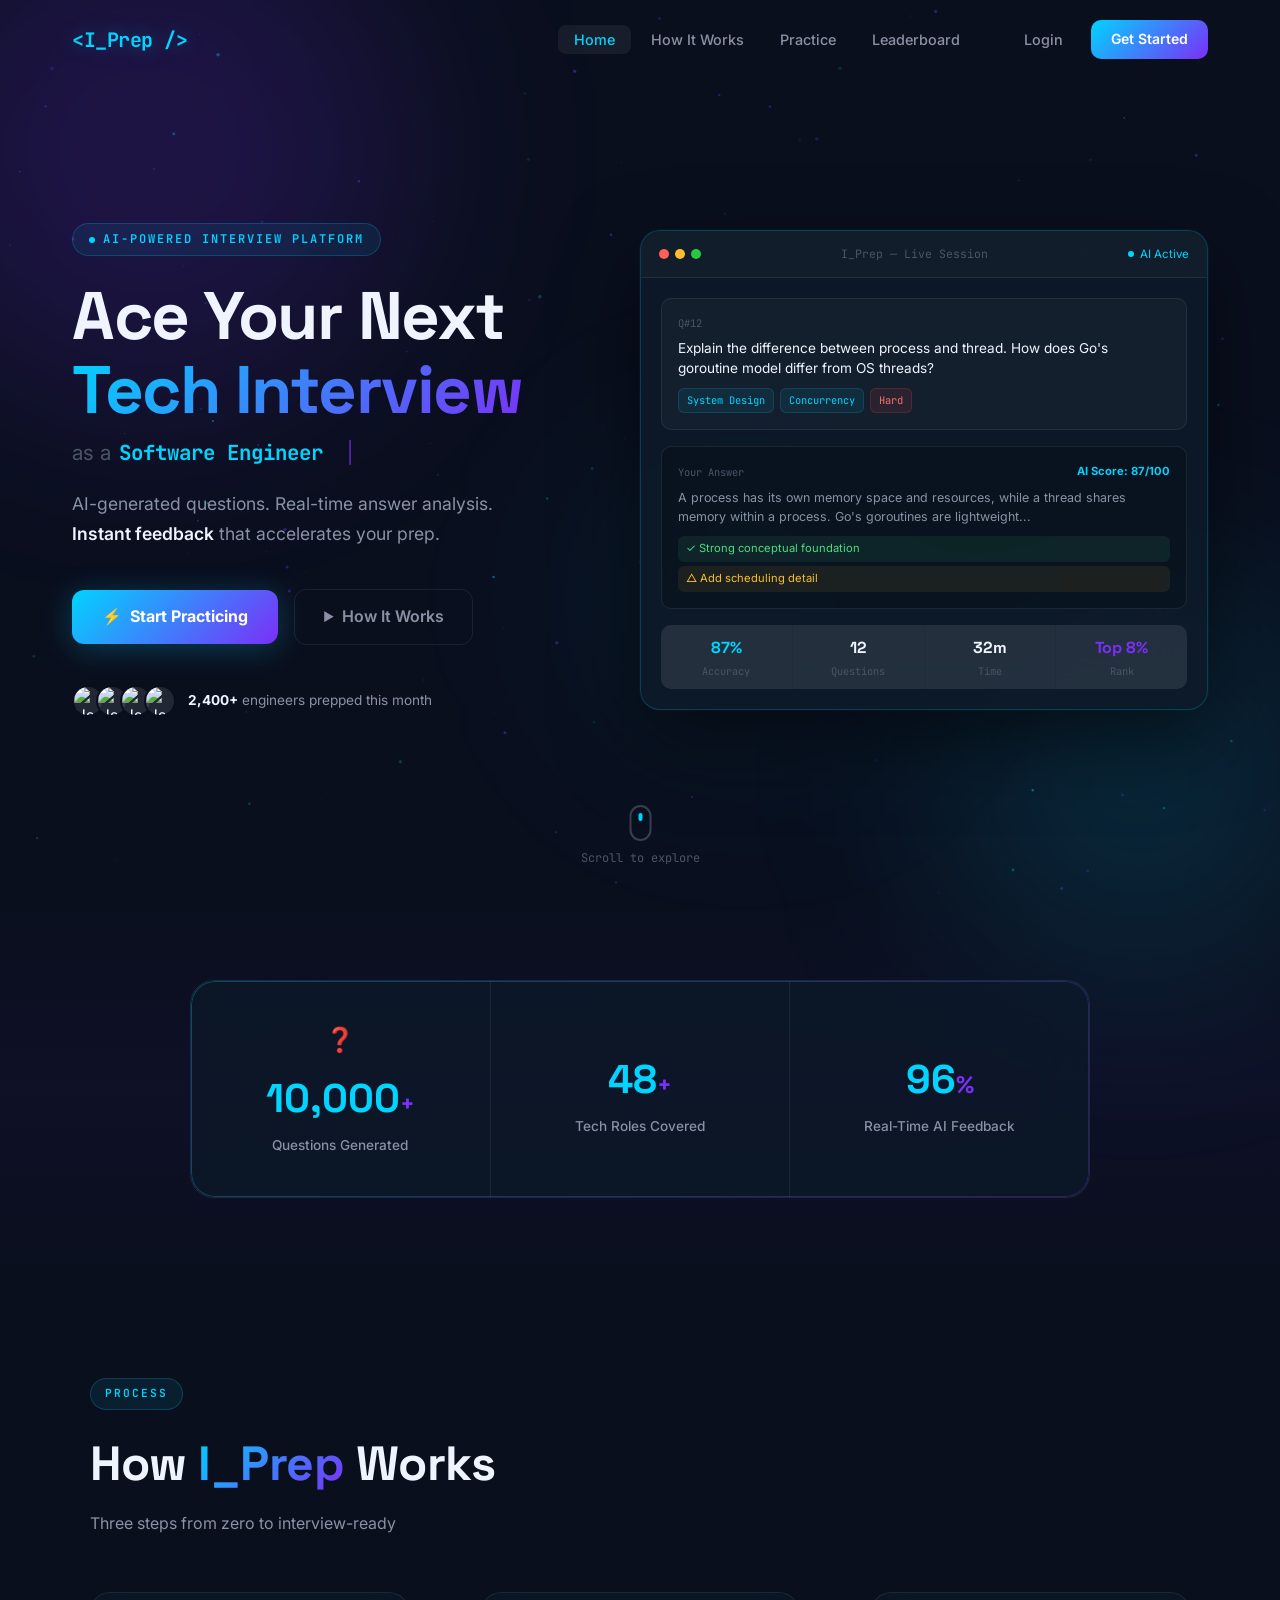
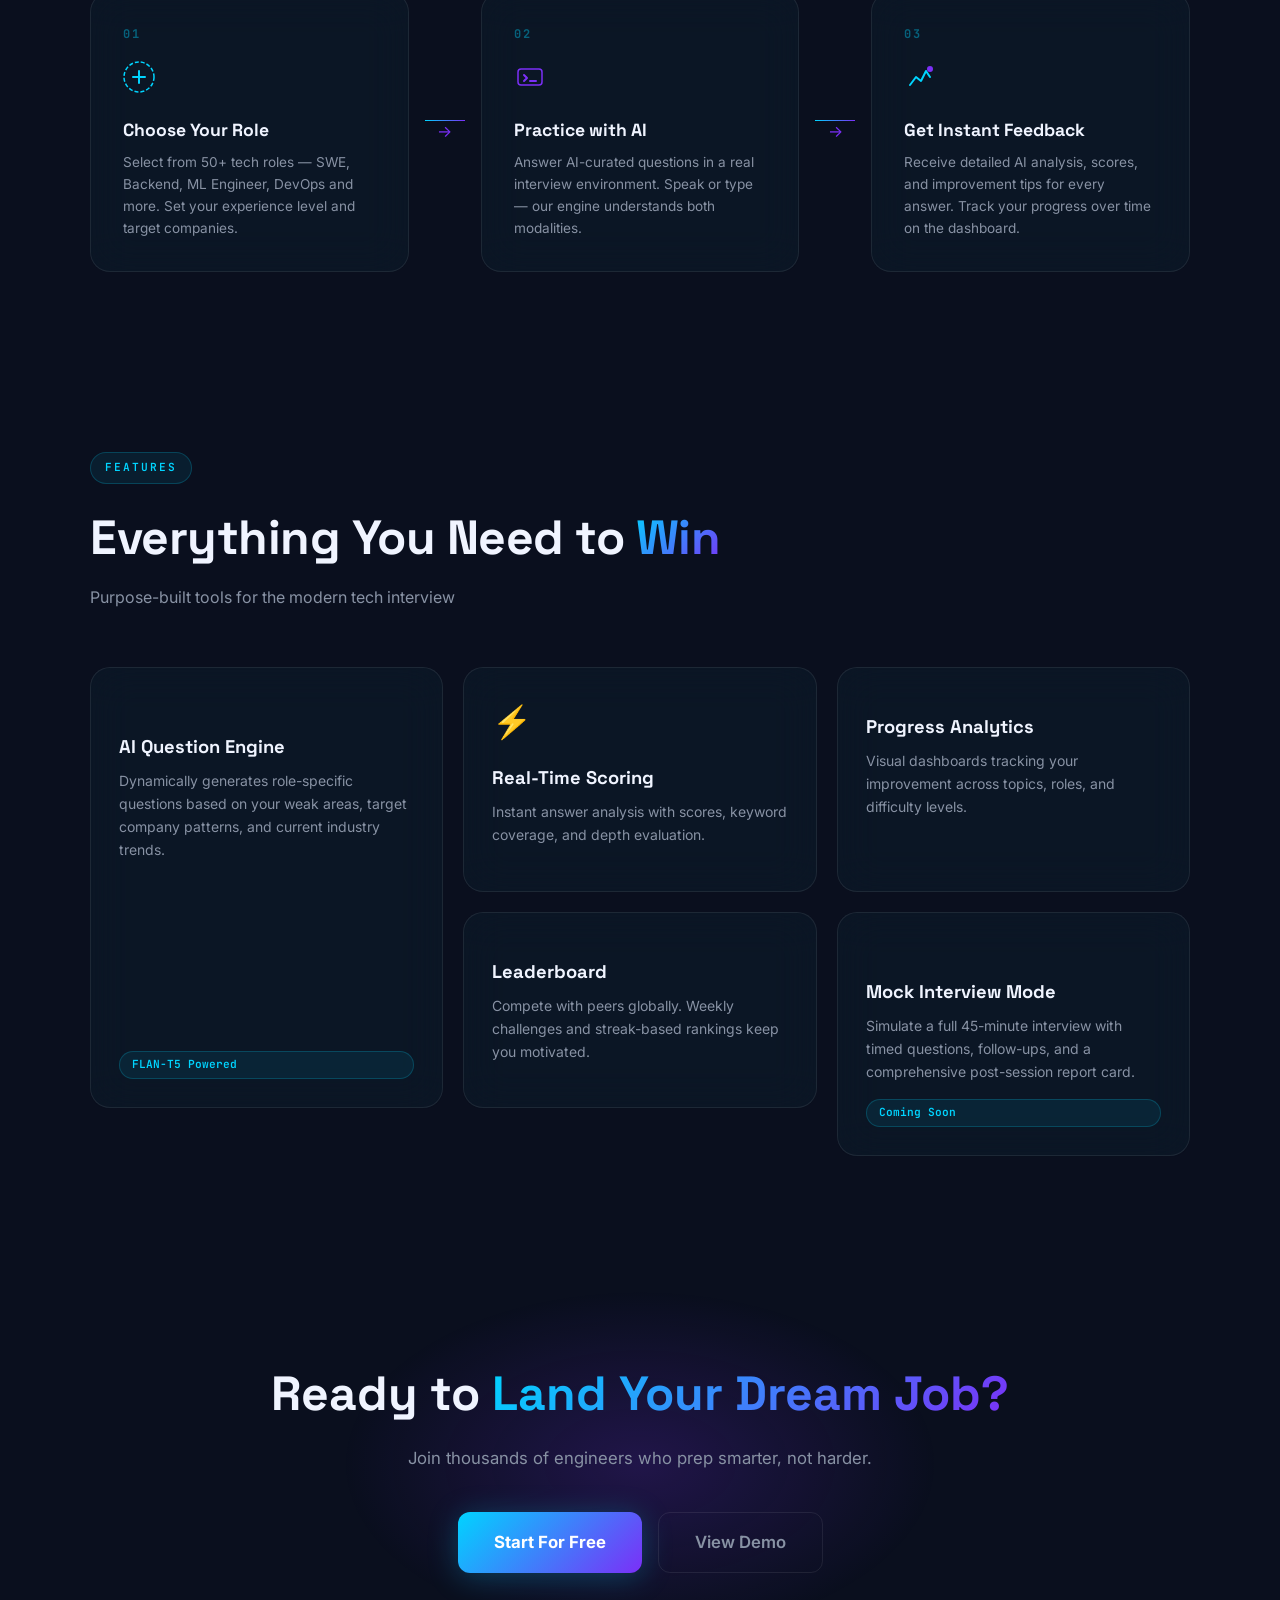
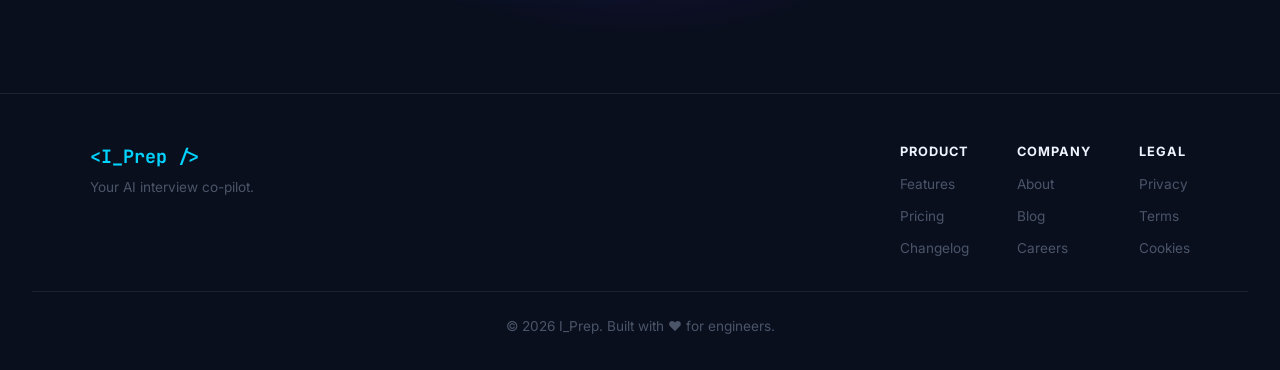
==== commit 242f0dcf: "Add authentication logic and fix landing page links" ====
--- a/index.html
+++ b/index.html
@@ -24,12 +24,12 @@
       <ul class="nav-links" id="nav-links">
         <li><a href="#home" class="nav-link active">Home</a></li>
         <li><a href="#how-it-works" class="nav-link">How It Works</a></li>
-        <li><a href="#practice" class="nav-link">Practice</a></li>
+        <li><a href="practice.html" class="nav-link">Practice</a></li>
         <li><a href="#leaderboard" class="nav-link">Leaderboard</a></li>
       </ul>
       <div class="nav-actions">
-        <a href="#login" class="btn-login" id="btn-login-nav">Login</a>
-        <a href="#signup" class="btn-cta-sm" id="btn-signup-nav">Get Started</a>
+        <a href="login.html" class="btn-login" id="btn-login-nav">Login</a>
+        <a href="login.html" class="btn-cta-sm" id="btn-signup-nav">Get Started</a>
       </div>
       <button class="hamburger" id="hamburger" aria-label="Toggle menu">
         <span></span><span></span><span></span>
@@ -70,7 +70,7 @@
       </p>
 
       <div class="hero-cta-group">
-        <a href="#practice" class="btn-primary" id="btn-start-practicing">
+        <a href="practice.html" class="btn-primary" id="btn-start-practicing">
           <span class="btn-icon">⚡</span>
           Start Practicing
           <span class="btn-shimmer"></span>
@@ -262,7 +262,7 @@
           </div>
           <h3 class="feature-title">AI Question Engine</h3>
           <p class="feature-desc">Dynamically generates role-specific questions based on your weak areas, target company patterns, and current industry trends.</p>
-          <div class="feature-tag">GPT-4 Powered</div>
+          <div class="feature-tag">FLAN-T5 Powered</div>
         </div>
 
         <div class="feature-card">
@@ -302,11 +302,11 @@
       <h2 class="cta-title">Ready to <span class="gradient-text">Land Your Dream Job?</span></h2>
       <p class="cta-subtitle">Join thousands of engineers who prep smarter, not harder.</p>
       <div class="cta-buttons">
-        <a href="#signup" class="btn-primary btn-large" id="btn-cta-final">
+        <a href="login.html" class="btn-primary btn-large" id="btn-cta-final">
           <span>Start For Free</span>
           <span class="btn-shimmer"></span>
         </a>
-        <a href="#practice" class="btn-ghost btn-large" id="btn-cta-demo">View Demo</a>
+        <a href="practice.html" class="btn-ghost btn-large" id="btn-cta-demo">View Demo</a>
       </div>
     </div>
   </section>
@@ -345,5 +345,6 @@
   </footer>
 
   <script src="script.js"></script>
+  <script src="auth.js"></script>
 </body>
 </html>
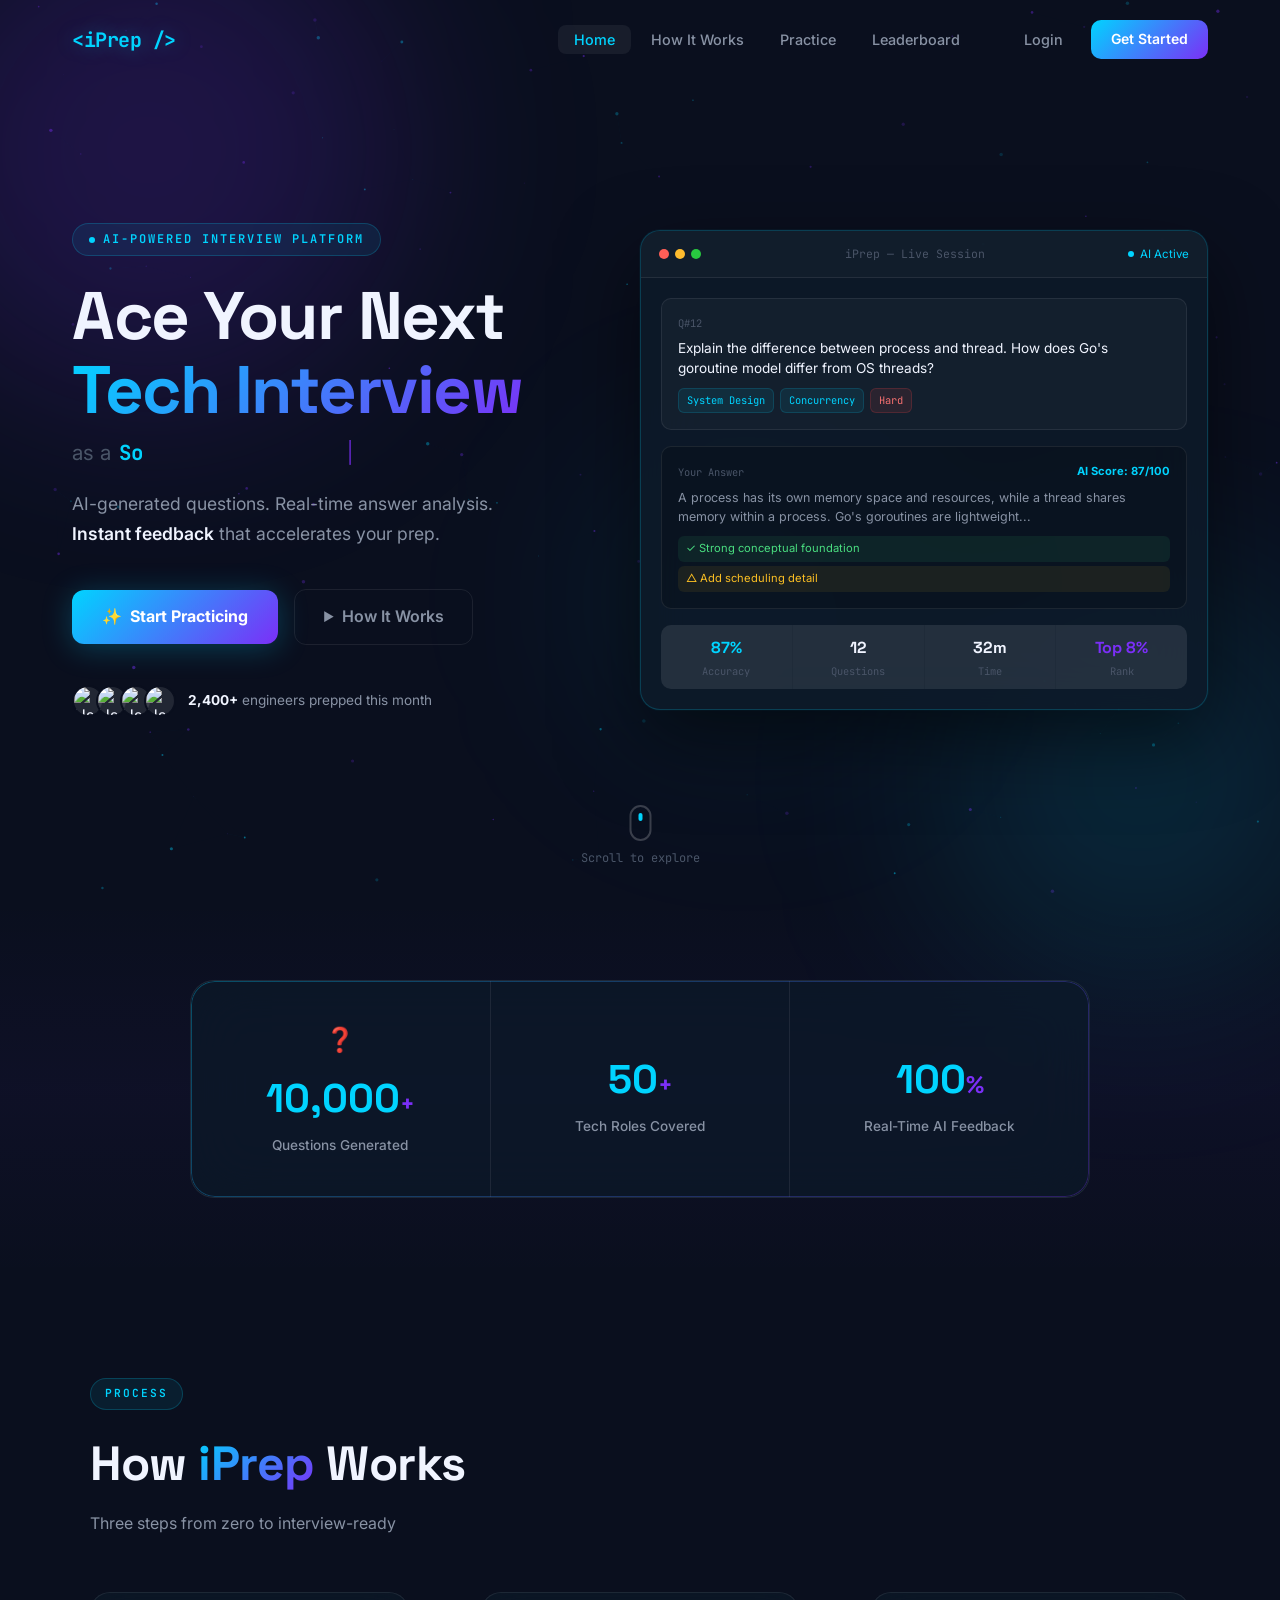
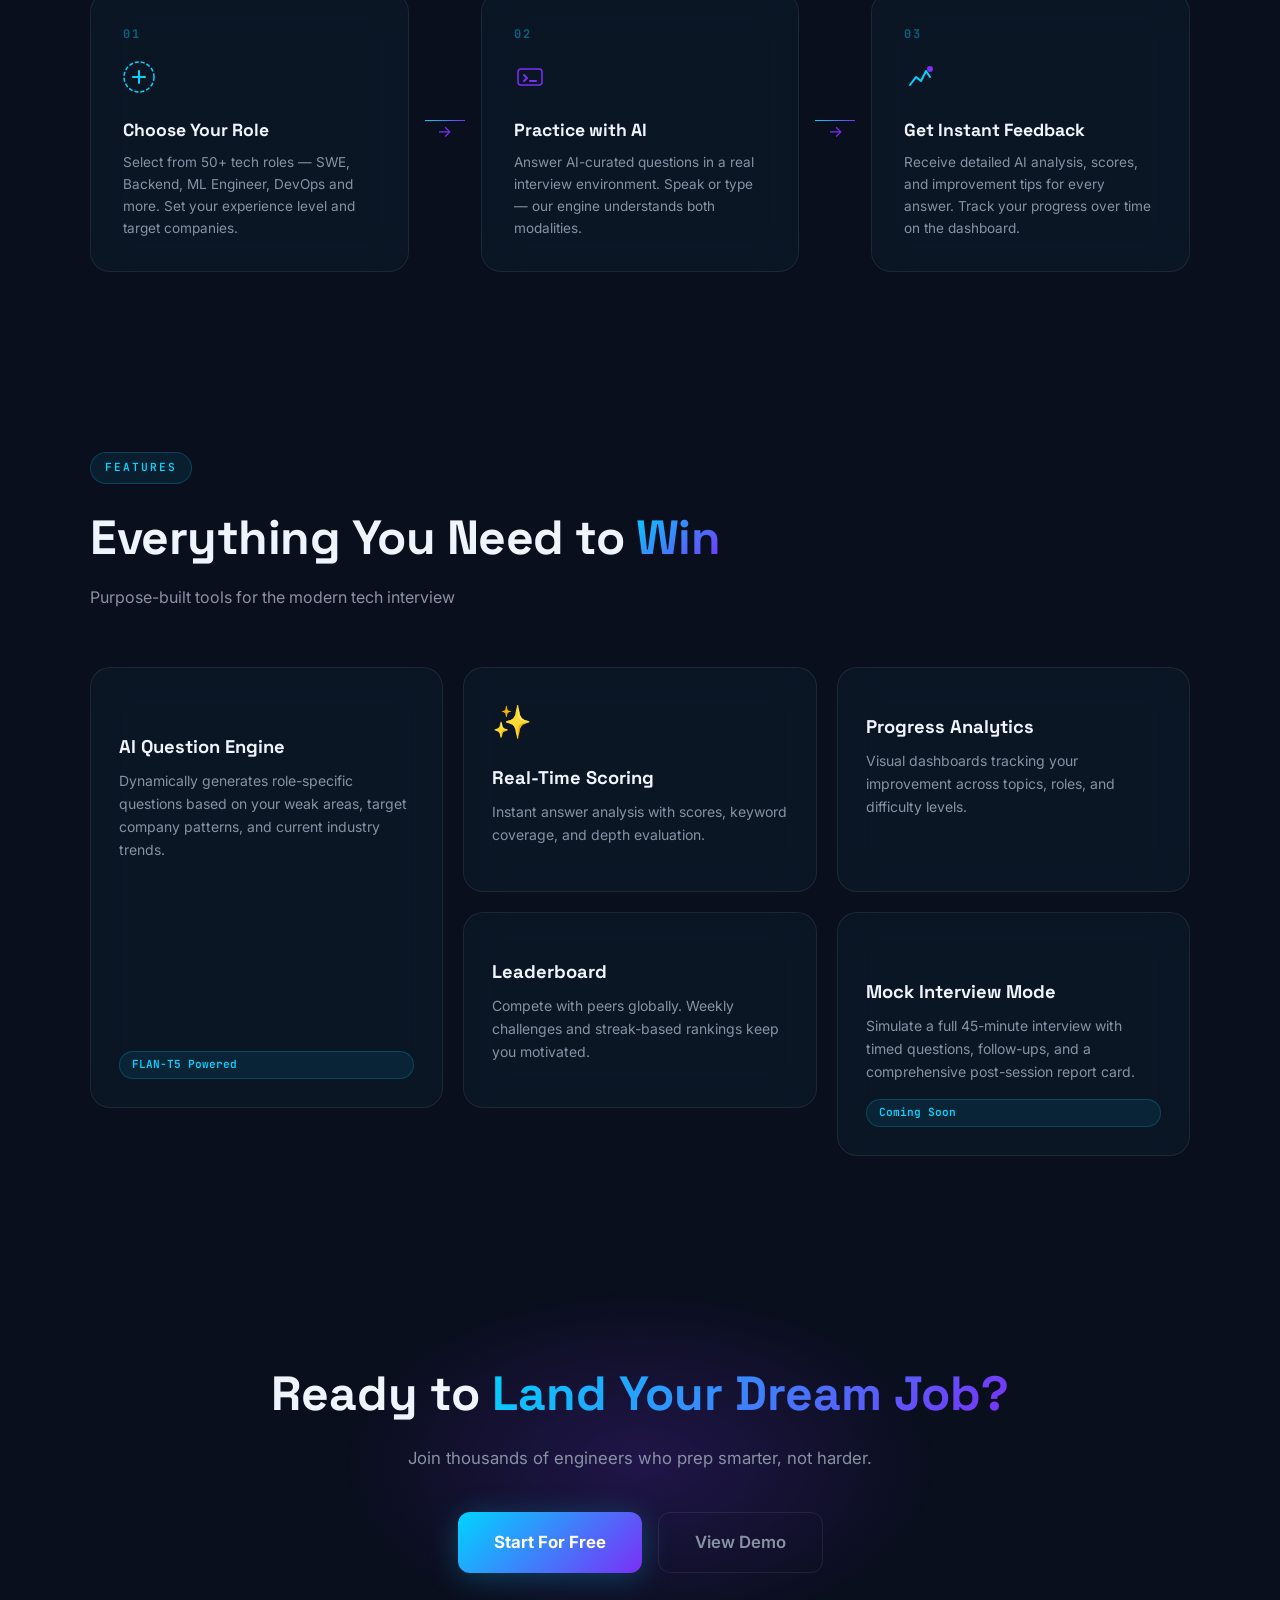
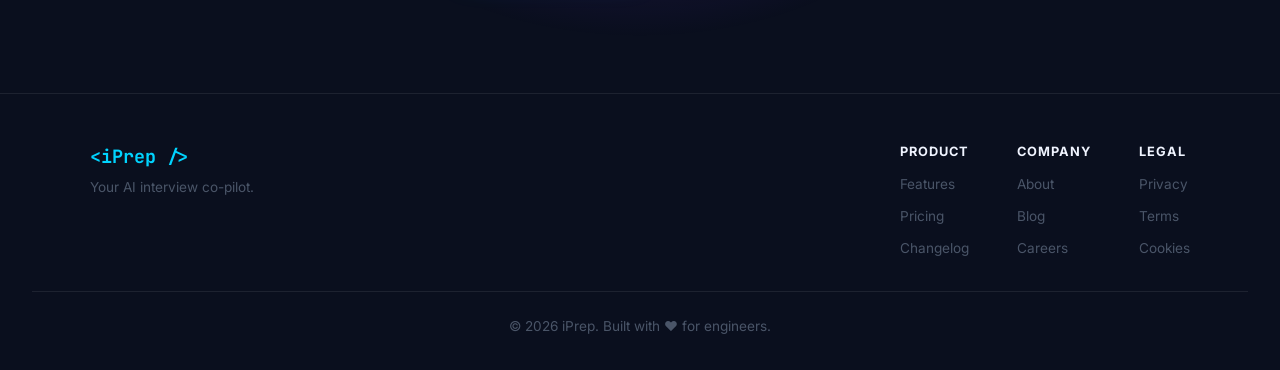
==== commit 3f49a9d5: "fix: unused model" ====
--- a/index.html
+++ b/index.html
@@ -3,10 +3,10 @@
 <head>
   <meta charset="UTF-8" />
   <meta name="viewport" content="width=device-width, initial-scale=1.0" />
-  <title>I_Prep — Ace Your Next Tech Interview with AI</title>
-  <meta name="description" content="I_Prep is an AI-powered interview preparation platform for software engineers. Practice with AI-generated questions, get real-time feedback, and land your dream job." />
+  <title>iPrep — Ace Your Next Tech Interview with AI</title>
+  <meta name="description" content="iPrep is an AI-powered interview preparation platform for software engineers. Practice with AI-generated questions, get real-time feedback, and land your dream job." />
   <meta name="keywords" content="interview prep, AI interview, software engineer interview, coding interview, tech interview preparation" />
-  <meta property="og:title" content="I_Prep — AI-Powered Interview Preparation" />
+  <meta property="og:title" content="iPrep — AI-Powered Interview Preparation" />
   <meta property="og:description" content="AI-generated questions. Real-time answer analysis. Instant feedback." />
   <meta property="og:type" content="website" />
   <link rel="preconnect" href="https://fonts.googleapis.com" />
@@ -20,7 +20,7 @@
   <!-- ═══════════════ NAVBAR ═══════════════ -->
   <nav class="navbar" id="navbar">
     <div class="nav-container">
-      <a href="#" class="nav-logo" id="nav-logo">&lt;I_Prep /&gt;</a>
+      <a href="#" class="nav-logo" id="nav-logo">&lt;iPrep /&gt;</a>
       <ul class="nav-links" id="nav-links">
         <li><a href="#home" class="nav-link active">Home</a></li>
         <li><a href="#how-it-works" class="nav-link">How It Works</a></li>
@@ -71,7 +71,7 @@
 
       <div class="hero-cta-group">
         <a href="practice.html" class="btn-primary" id="btn-start-practicing">
-          <span class="btn-icon">⚡</span>
+          <span class="btn-icon">✨</span>
           Start Practicing
           <span class="btn-shimmer"></span>
         </a>
@@ -101,7 +101,7 @@
             <span class="dot dot-yellow"></span>
             <span class="dot dot-green"></span>
           </div>
-          <span class="preview-title">I_Prep — Live Session</span>
+          <span class="preview-title">iPrep — Live Session</span>
           <div class="preview-status">
             <span class="status-pulse"></span>
             <span>AI Active</span>
@@ -195,7 +195,7 @@
   <section class="how-it-works" id="how-it-works">
     <div class="section-container">
       <div class="section-badge">Process</div>
-      <h2 class="section-title">How <span class="gradient-text">I_Prep</span> Works</h2>
+      <h2 class="section-title">How <span class="gradient-text">iPrep</span> Works</h2>
       <p class="section-subtitle">Three steps from zero to interview-ready</p>
 
       <div class="steps-grid">
@@ -266,7 +266,7 @@
         </div>
 
         <div class="feature-card">
-          <div class="feature-icon">⚡</div>
+          <div class="feature-icon">✨</div>
           <h3 class="feature-title">Real-Time Scoring</h3>
           <p class="feature-desc">Instant answer analysis with scores, keyword coverage, and depth evaluation.</p>
         </div>
@@ -315,7 +315,7 @@
   <footer class="footer">
     <div class="footer-container">
       <div class="footer-brand">
-        <span class="footer-logo">&lt;I_Prep /&gt;</span>
+        <span class="footer-logo">&lt;iPrep /&gt;</span>
         <p class="footer-tagline">Your AI interview co-pilot.</p>
       </div>
       <div class="footer-links">
@@ -340,7 +340,7 @@
       </div>
     </div>
     <div class="footer-bottom">
-      <p>© 2026 I_Prep. Built with ❤️ for engineers.</p>
+      <p>© 2026 iPrep. Built with ❤️ for engineers.</p>
     </div>
   </footer>
 
--- a/styles.css
+++ b/styles.css
@@ -1,5 +1,5 @@
 /* ═══════════════════════════════════════════
-   STYLES.CSS — I_Prep Hero Landing Page
+   STYLES.CSS — iPrep Hero Landing Page
    Glassmorphism Dark Theme
 ═══════════════════════════════════════════ */
 
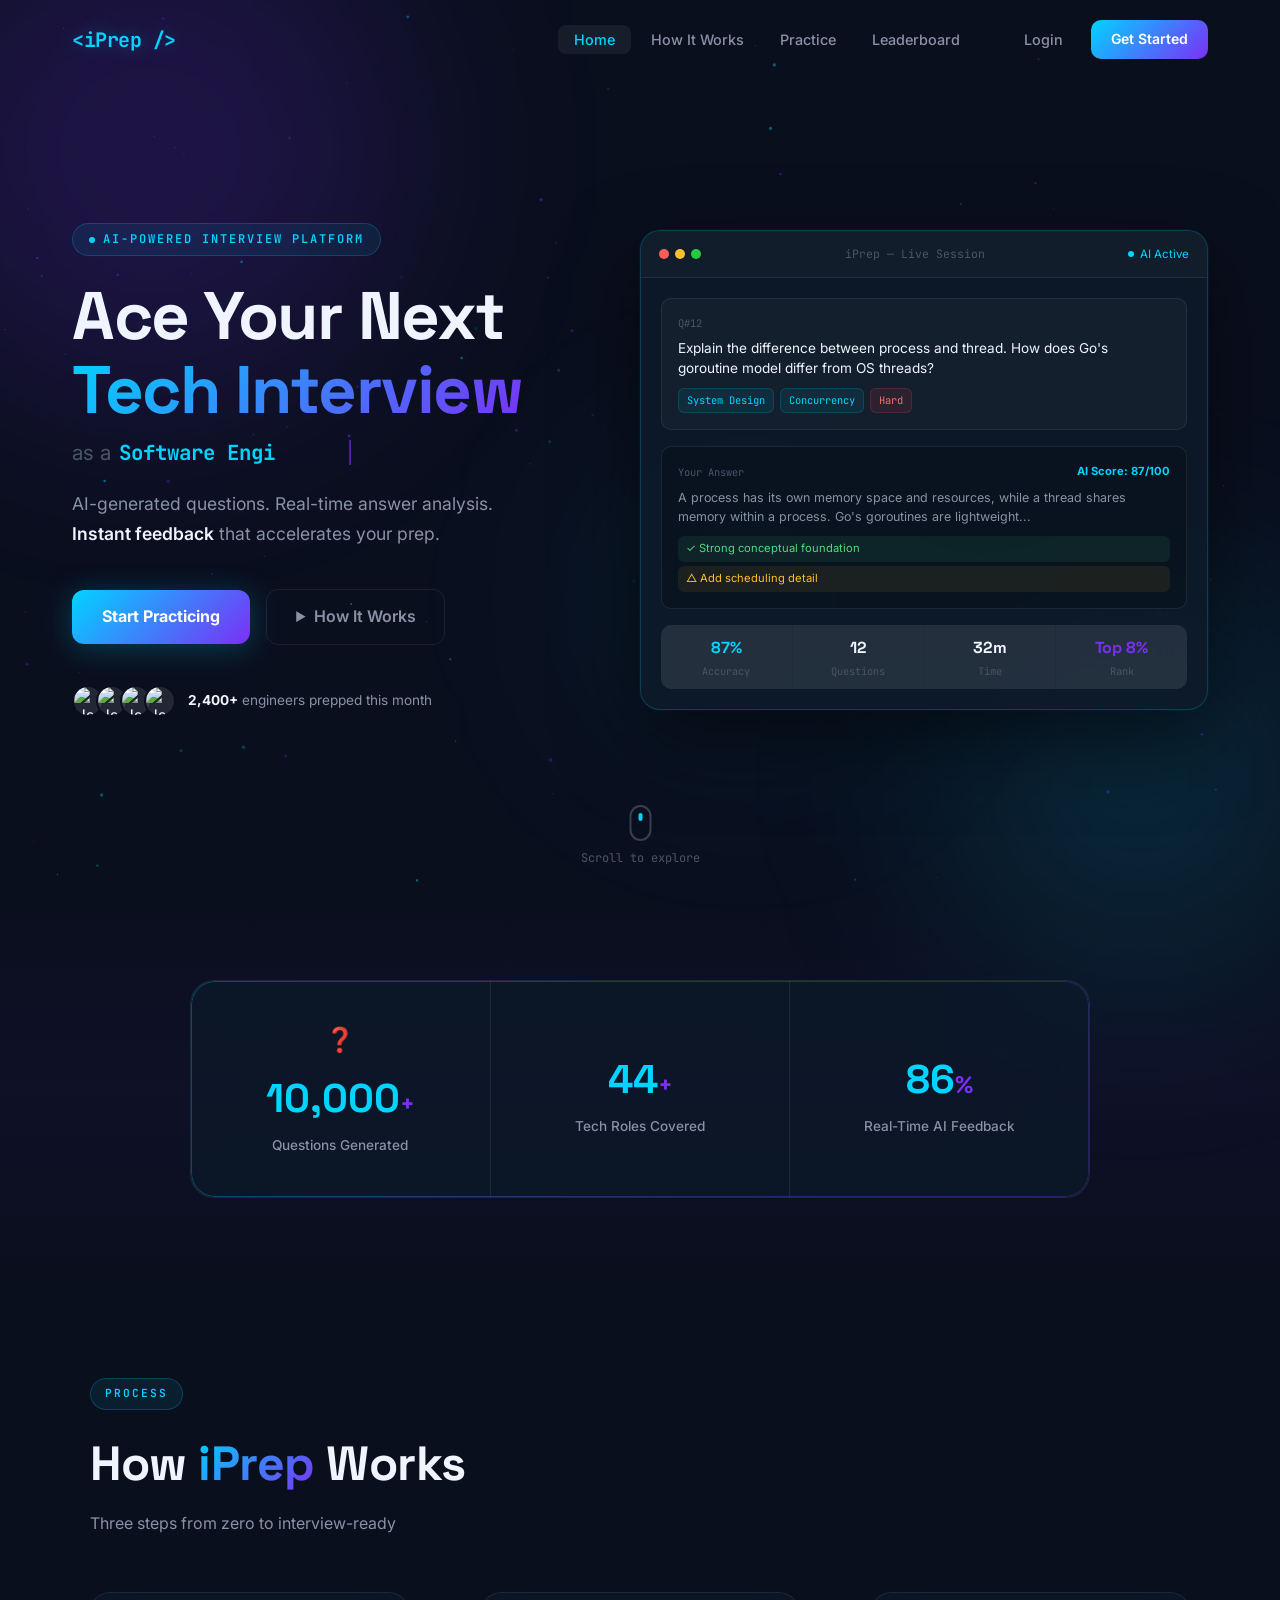
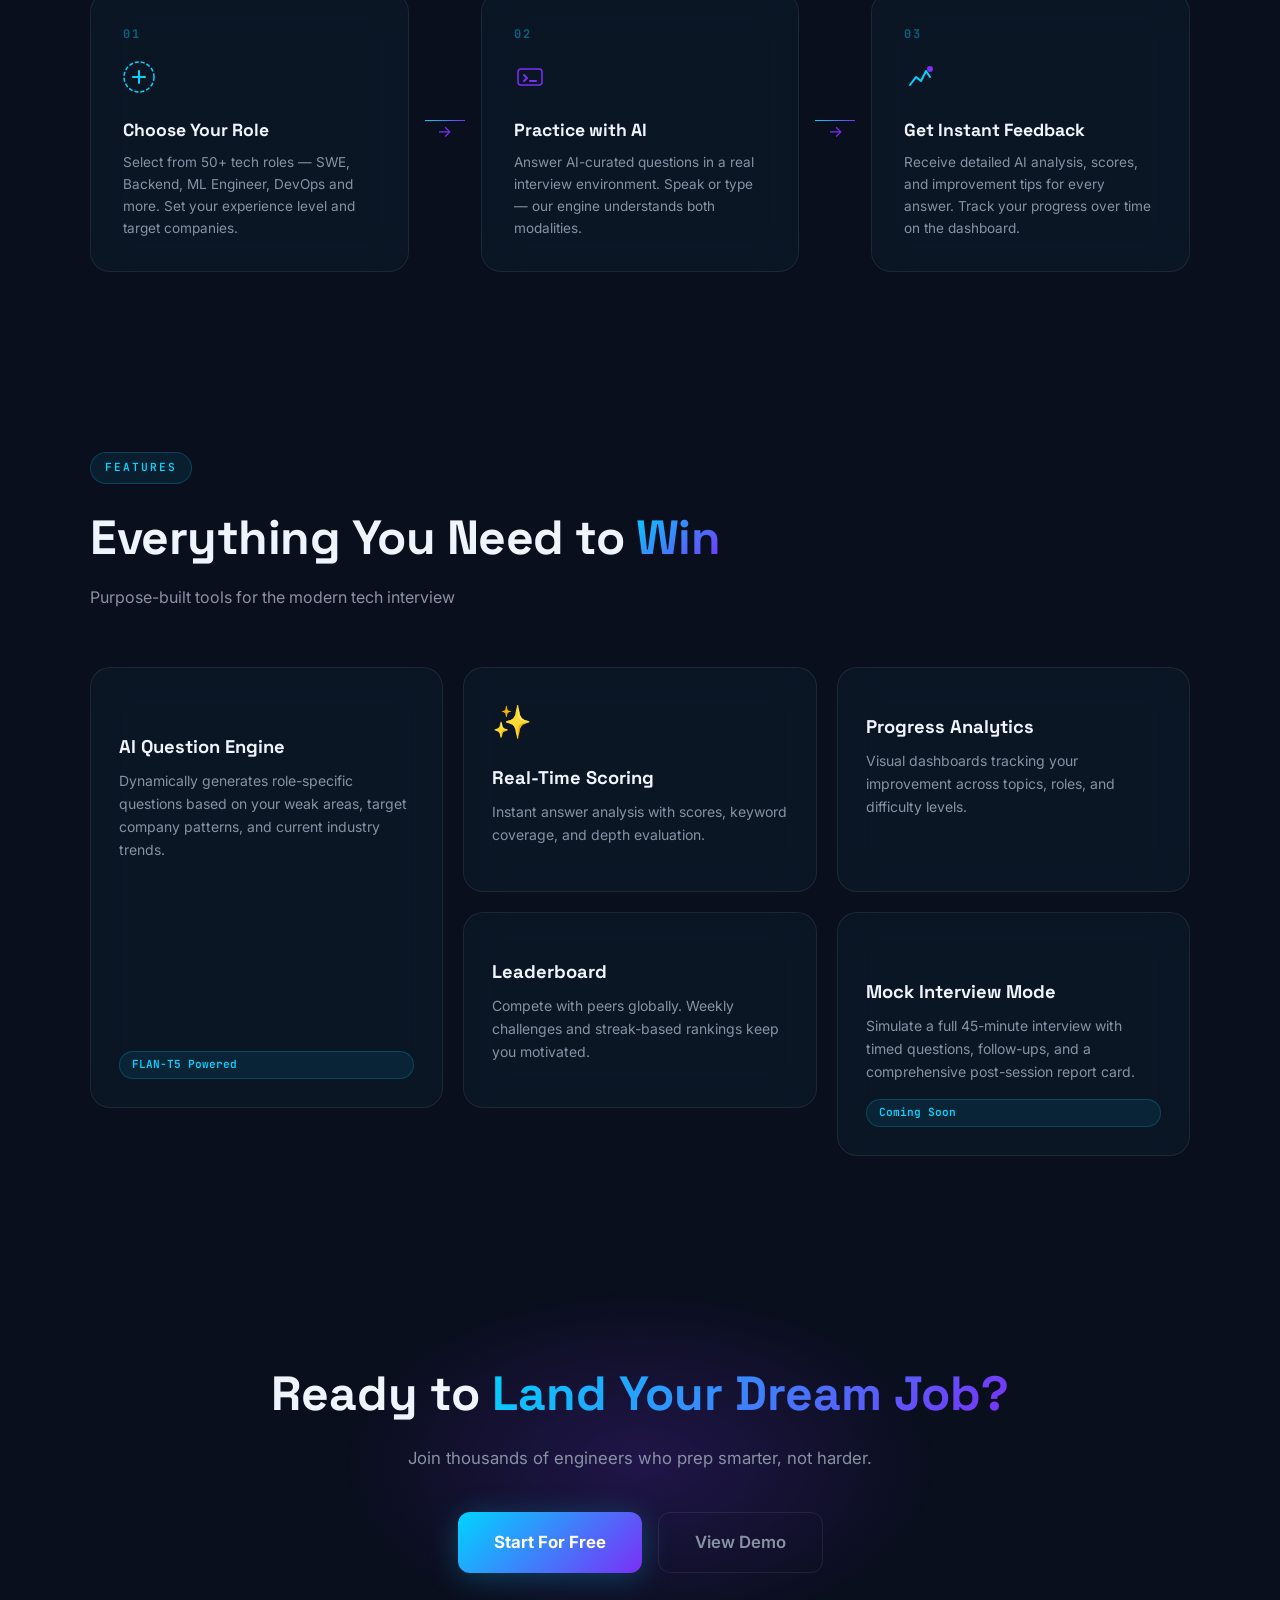
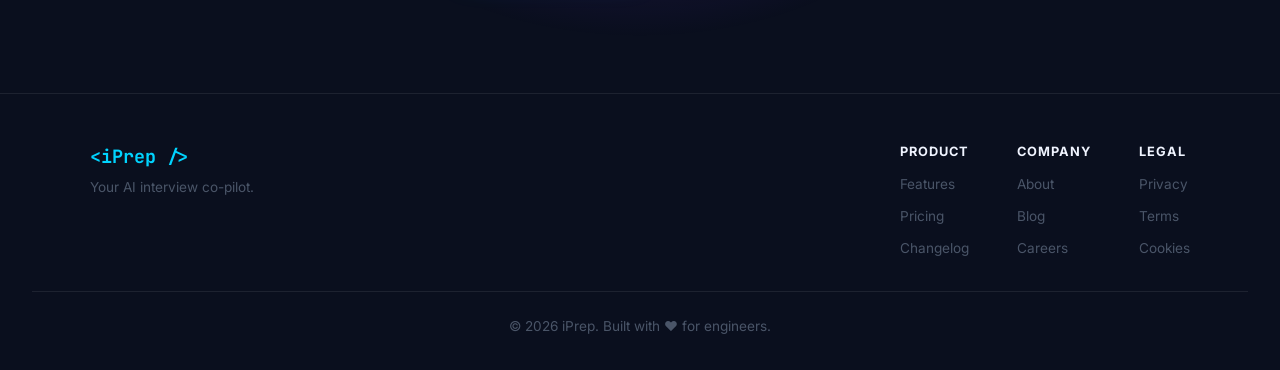
==== commit 978bb9ef: "ui change" ====
--- a/index.html
+++ b/index.html
@@ -71,7 +71,6 @@
 
       <div class="hero-cta-group">
         <a href="practice.html" class="btn-primary" id="btn-start-practicing">
-          <span class="btn-icon">✨</span>
           Start Practicing
           <span class="btn-shimmer"></span>
         </a>
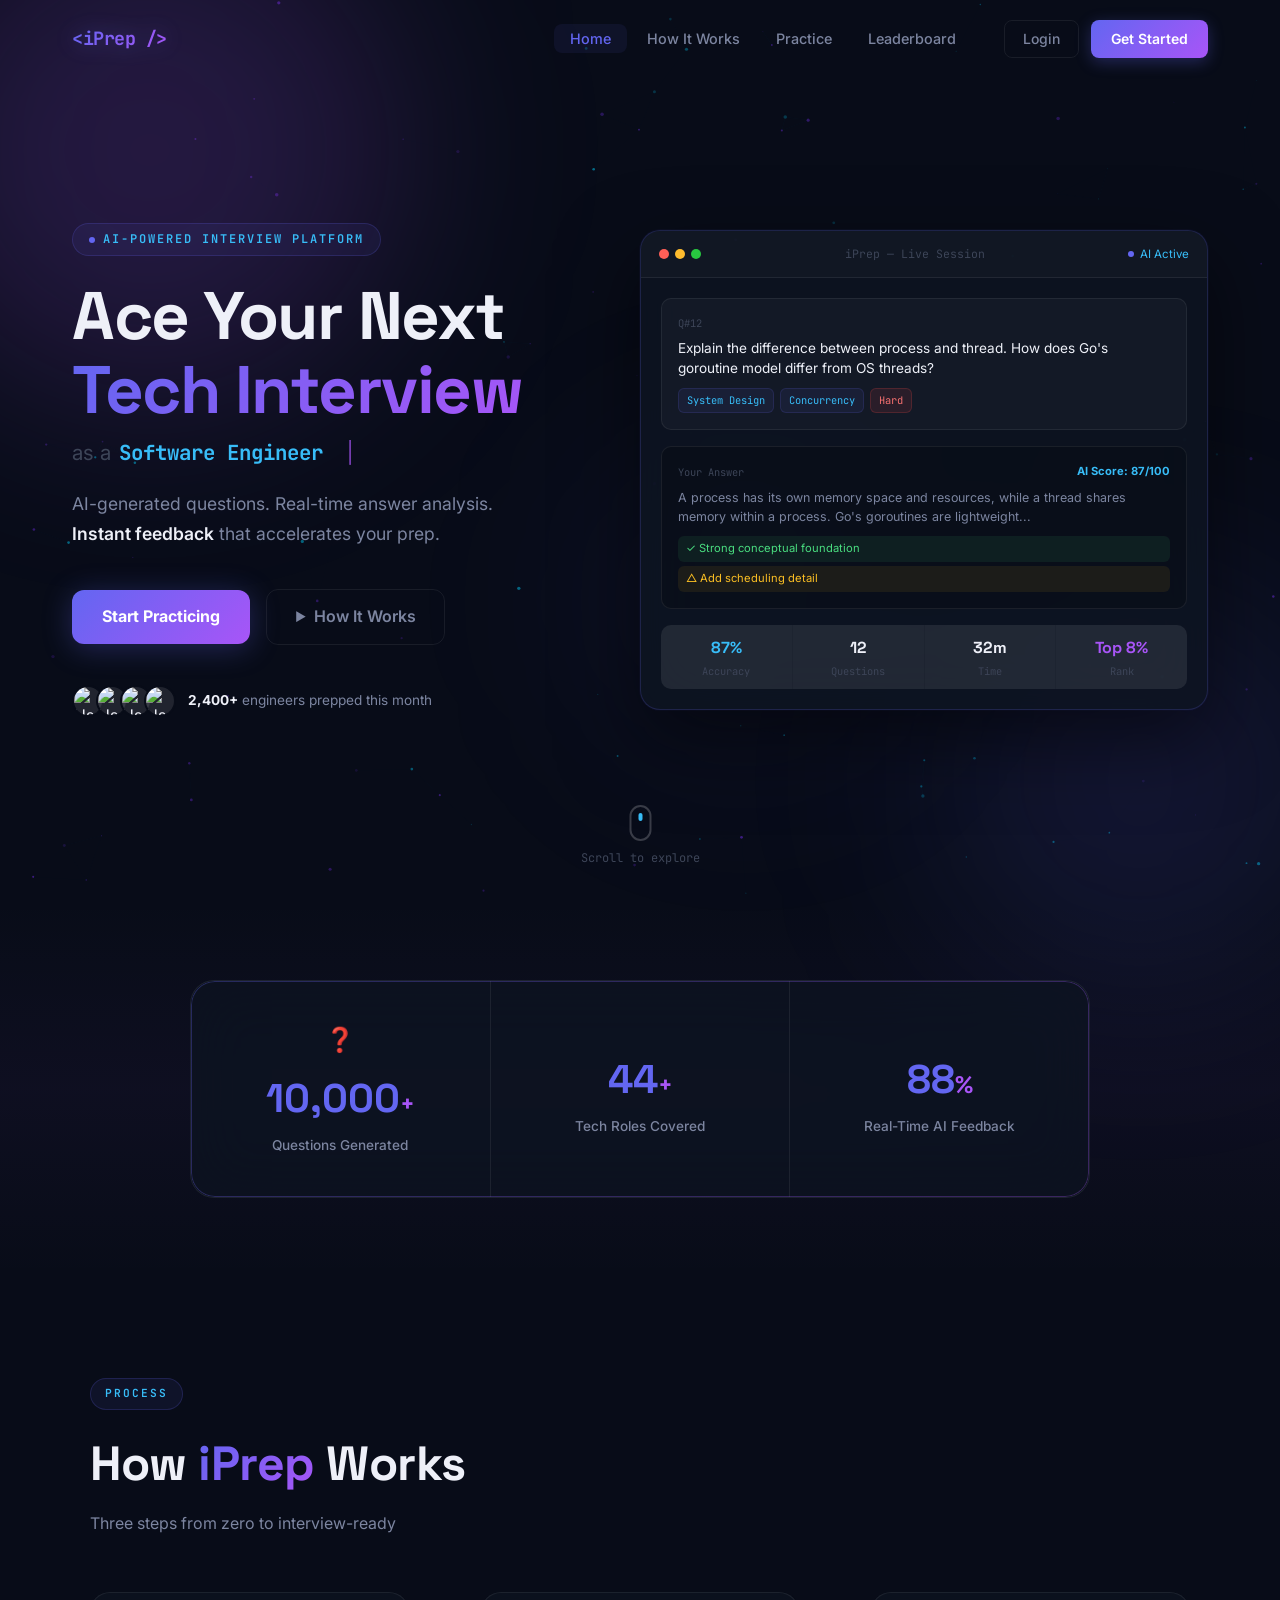
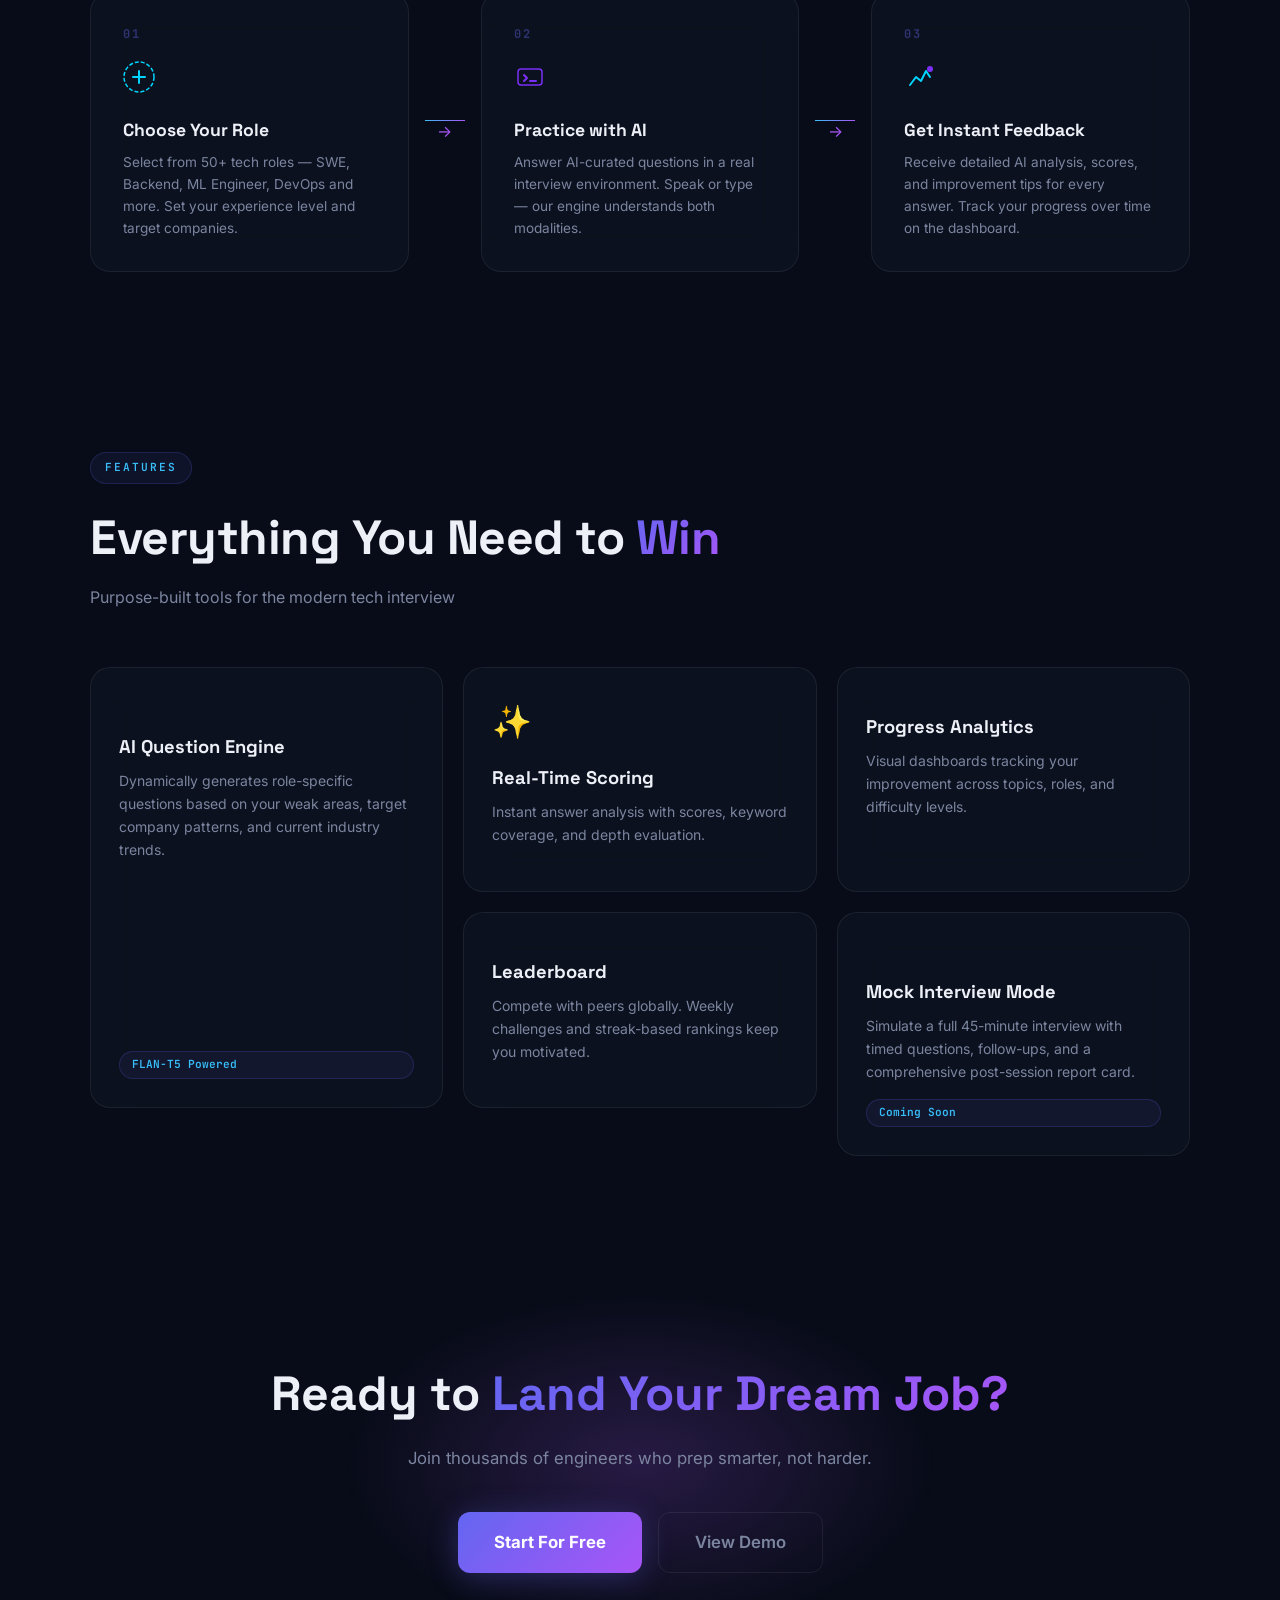
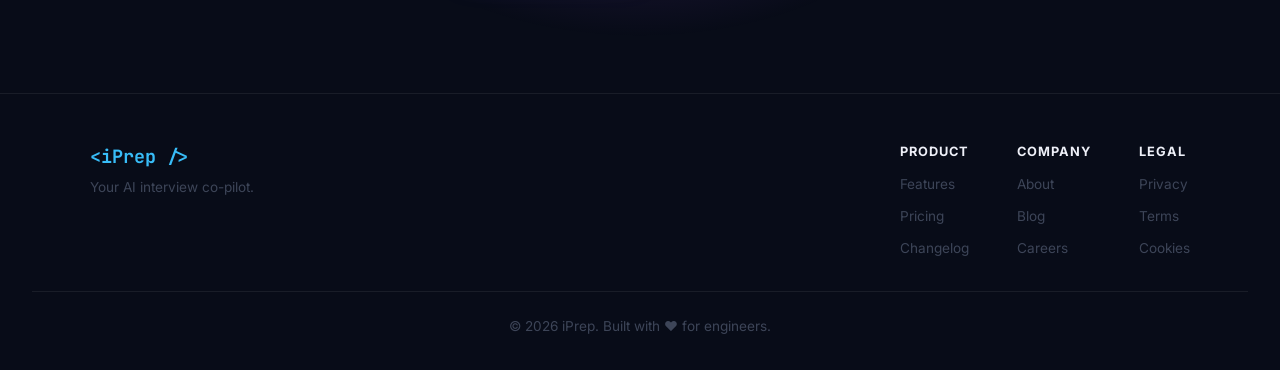
==== commit 392218f3: "ui change" ====
--- a/index.html
+++ b/index.html
@@ -27,7 +27,7 @@
         <li><a href="practice.html" class="nav-link">Practice</a></li>
         <li><a href="#leaderboard" class="nav-link">Leaderboard</a></li>
       </ul>
-      <div class="nav-actions">
+      <div class="nav-actions" id="navActions">
         <a href="login.html" class="btn-login" id="btn-login-nav">Login</a>
         <a href="login.html" class="btn-cta-sm" id="btn-signup-nav">Get Started</a>
       </div>
--- a/styles.css
+++ b/styles.css
@@ -4,18 +4,19 @@
 ═══════════════════════════════════════════ */
 
 :root {
-  --bg-deep: #0a0f1e;
-  --bg-card: #0d1b2a;
-  --bg-glass: rgba(13, 27, 42, 0.6);
-  --cyan: #00d4ff;
-  --purple: #7b2ff7;
-  --cyan-dim: rgba(0, 212, 255, 0.15);
-  --purple-dim: rgba(123, 47, 247, 0.15);
-  --border: rgba(255, 255, 255, 0.08);
-  --border-glow: rgba(0, 212, 255, 0.3);
-  --text-primary: #f0f4ff;
-  --text-secondary: #8892a4;
-  --text-muted: #4a5568;
+  --bg-deep: #080c18;
+  --bg-card: #0e1422;
+  --bg-glass: rgba(14, 20, 34, 0.7);
+  --cyan: #38bdf8;
+  --purple: #a855f7;
+  --indigo: #6366f1;
+  --cyan-dim: rgba(56, 189, 248, 0.12);
+  --purple-dim: rgba(168, 85, 247, 0.12);
+  --border: rgba(255, 255, 255, 0.07);
+  --border-glow: rgba(99, 102, 241, 0.3);
+  --text-primary: #eef0f8;
+  --text-secondary: #7c85a0;
+  --text-muted: #3d4558;
   --font-mono: 'JetBrains Mono', monospace;
   --font-sans: 'Inter', sans-serif;
   --font-display: 'Space Grotesk', sans-serif;
@@ -40,8 +41,8 @@
   border-bottom: 1px solid transparent;
 }
 .navbar.scrolled {
-  background: rgba(10,15,30,0.95);
-  backdrop-filter: blur(20px);
+  background: rgba(8, 12, 24, 0.96);
+  backdrop-filter: blur(24px);
   border-bottom-color: var(--border);
   padding: 12px 0;
 }
@@ -51,9 +52,12 @@
   display: flex; align-items: center; gap: 2rem;
 }
 .nav-logo {
-  font-family: var(--font-mono); font-size: 1.25rem; font-weight: 700;
-  color: var(--cyan); text-decoration: none; letter-spacing: -0.5px;
-  text-shadow: 0 0 20px rgba(0,212,255,0.4);
+  font-family: var(--font-mono); font-size: 1.15rem; font-weight: 700;
+  background: linear-gradient(135deg, #6366f1, #a855f7);
+  -webkit-background-clip: text; -webkit-text-fill-color: transparent;
+  background-clip: text;
+  text-decoration: none; letter-spacing: -0.5px;
+  filter: drop-shadow(0 0 10px rgba(99,102,241,0.4));
 }
 .nav-links { display: flex; list-style: none; gap: 0.25rem; margin-left: auto; }
 .nav-link {
@@ -61,22 +65,61 @@
   padding: 6px 16px; border-radius: 8px;
   font-size: 0.9rem; font-weight: 500; transition: all 0.2s;
 }
-.nav-link:hover, .nav-link.active { color: var(--text-primary); background: rgba(255,255,255,0.06); }
-.nav-link.active { color: var(--cyan); }
+.nav-link:hover, .nav-link.active { color: var(--text-primary); background: rgba(255,255,255,0.04); }
+.nav-link.active { color: var(--indigo); background: rgba(99,102,241,0.08); }
 .nav-actions { display: flex; gap: 0.75rem; align-items: center; }
 .btn-login {
   color: var(--text-secondary); text-decoration: none;
-  font-size: 0.9rem; font-weight: 500; padding: 8px 16px;
-  border-radius: 8px; transition: color 0.2s;
-}
-.btn-login:hover { color: var(--text-primary); }
+  font-size: 0.875rem; font-weight: 500; padding: 7px 18px;
+  border-radius: 8px; border: 1px solid var(--border);
+  transition: all 0.2s;
+}
+.btn-login:hover { color: var(--text-primary); border-color: rgba(99,102,241,0.4); background: rgba(99,102,241,0.08); }
 .btn-cta-sm {
-  background: linear-gradient(135deg, var(--cyan), var(--purple));
+  background: linear-gradient(135deg, #6366f1, #a855f7);
   color: #fff; text-decoration: none; font-size: 0.875rem;
-  font-weight: 600; padding: 8px 20px; border-radius: 10px;
-  transition: opacity 0.2s, transform 0.2s;
-}
-.btn-cta-sm:hover { opacity: 0.9; transform: translateY(-1px); }
+  font-weight: 600; padding: 8px 20px; border-radius: 8px;
+  transition: transform 0.2s, box-shadow 0.2s;
+  box-shadow: 0 4px 16px rgba(99,102,241,0.3);
+}
+.btn-cta-sm:hover { transform: translateY(-1px); box-shadow: 0 8px 24px rgba(99,102,241,0.45); }
+
+/* ── Auth Buttons (Injected by auth.js) ── */
+.nav-user-pill {
+  display: inline-flex; align-items: center; gap: 8px;
+  background: rgba(99,102,241,0.1); border: 1px solid rgba(99,102,241,0.25);
+  border-radius: 100px; padding: 5px 14px 5px 7px;
+  font-size: 0.8rem; font-weight: 600;
+  color: var(--text-primary) !important; text-decoration: none !important;
+  transition: all 0.2s; cursor: pointer;
+}
+.nav-user-pill:hover { background: rgba(99,102,241,0.18); border-color: rgba(99,102,241,0.45); }
+.nav-user-avatar {
+  width: 28px; height: 28px; border-radius: 50%;
+  background: linear-gradient(135deg, #6366f1, #a855f7);
+  display: flex; align-items: center; justify-content: center;
+  font-size: 0.68rem; font-weight: 700; color: #fff !important;
+  flex-shrink: 0; letter-spacing: 0.5px;
+}
+.btn-signout {
+  -webkit-appearance: none; appearance: none;
+  display: inline-flex; align-items: center; justify-content: center; gap: 6px;
+  background: transparent !important;
+  border: 1px solid rgba(244, 63, 94, 0.3) !important;
+  color: rgba(244, 63, 94, 0.85) !important;
+  font-size: 0.82rem; font-weight: 500;
+  padding: 6px 14px; border-radius: 8px;
+  cursor: pointer; font-family: var(--font-sans);
+  transition: all 0.2s; white-space: nowrap; outline: none;
+}
+.btn-signout.btn-icon-only { padding: 6px; width: 32px; height: 32px; border-radius: 50%; }
+.btn-signout.btn-icon-only i { font-size: 1.1rem; margin: 0; }
+.btn-signout:hover {
+  background: rgba(244, 63, 94, 0.1) !important;
+  border-color: rgba(244, 63, 94, 0.6) !important;
+  color: #f43f5e !important;
+}
+
 .hamburger { display: none; }
 
 /* ── HERO ── */
@@ -103,19 +146,19 @@
 }
 .orb-1 {
   width: 500px; height: 500px;
-  background: rgba(123,47,247,0.18);
+  background: rgba(168,85,247,0.18);
   top: -100px; left: -100px;
   animation: orbDrift 10s ease-in-out infinite alternate;
 }
 .orb-2 {
   width: 400px; height: 400px;
-  background: rgba(0,212,255,0.12);
+  background: rgba(99,102,241,0.12);
   bottom: -80px; right: -60px;
   animation: orbDrift 14s ease-in-out infinite alternate-reverse;
 }
 .orb-3 {
   width: 300px; height: 300px;
-  background: rgba(0,212,255,0.08);
+  background: rgba(99,102,241,0.08);
   top: 50%; right: 30%;
   animation: orbDrift 18s ease-in-out infinite alternate;
 }
@@ -130,8 +173,8 @@
 
 .hero-badge {
   display: inline-flex; align-items: center; gap: 8px;
-  background: rgba(0,212,255,0.08);
-  border: 1px solid rgba(0,212,255,0.2);
+  background: rgba(99,102,241,0.08);
+  border: 1px solid rgba(99,102,241,0.2);
   color: var(--cyan); font-size: 0.75rem; font-weight: 600;
   letter-spacing: 2px; text-transform: uppercase;
   padding: 6px 16px; border-radius: 100px; margin-bottom: 1.5rem;
@@ -140,7 +183,7 @@
 }
 .badge-dot {
   width: 6px; height: 6px; border-radius: 50%;
-  background: var(--cyan);
+  background: var(--indigo);
   animation: pulse 1.5s ease-in-out infinite;
 }
 @keyframes pulse { 0%,100% { opacity:1; transform:scale(1); } 50% { opacity:0.4; transform:scale(0.7); } }
@@ -153,7 +196,7 @@
   animation: fadeUp 0.9s 0.2s ease both;
 }
 .gradient-text {
-  background: linear-gradient(135deg, var(--cyan) 0%, var(--purple) 100%);
+  background: linear-gradient(135deg, #6366f1 0%, #a855f7 100%);
   -webkit-background-clip: text; -webkit-text-fill-color: transparent;
   background-clip: text;
 }
@@ -181,15 +224,15 @@
 }
 .btn-primary {
   display: inline-flex; align-items: center; gap: 8px;
-  background: linear-gradient(135deg, var(--cyan), var(--purple));
+  background: linear-gradient(135deg, #6366f1, #a855f7);
   color: #fff; text-decoration: none;
   font-size: 1rem; font-weight: 700;
   padding: 14px 30px; border-radius: 12px;
   position: relative; overflow: hidden;
-  box-shadow: 0 4px 30px rgba(0,212,255,0.25);
+  box-shadow: 0 4px 30px rgba(99,102,241,0.3);
   transition: transform 0.2s, box-shadow 0.2s;
 }
-.btn-primary:hover { transform: translateY(-2px); box-shadow: 0 8px 40px rgba(0,212,255,0.4); }
+.btn-primary:hover { transform: translateY(-2px); box-shadow: 0 8px 40px rgba(99,102,241,0.5); }
 .btn-icon { font-size: 1rem; }
 .btn-shimmer {
   position: absolute; inset: 0;
@@ -205,7 +248,7 @@
   padding: 14px 28px; border-radius: 12px;
   border: 1px solid var(--border); transition: all 0.2s;
 }
-.btn-ghost:hover { color: var(--text-primary); border-color: rgba(255,255,255,0.2); background: rgba(255,255,255,0.04); }
+.btn-ghost:hover { color: var(--text-primary); border-color: rgba(99,102,241,0.35); background: rgba(99,102,241,0.06); }
 .btn-play-icon { font-size: 0.75rem; }
 
 .hero-trust {
@@ -233,12 +276,12 @@
 .dashboard-preview.visible { transform: translateX(0) translateY(0); opacity: 1; }
 
 .preview-card {
-  background: rgba(13,27,42,0.85);
+  background: rgba(14,20,34,0.85);
   backdrop-filter: blur(30px);
-  border: 1px solid rgba(0,212,255,0.2);
+  border: 1px solid rgba(99,102,241,0.2);
   border-radius: 20px;
   overflow: hidden;
-  box-shadow: 0 30px 80px rgba(0,0,0,0.5), 0 0 0 1px rgba(0,212,255,0.05);
+  box-shadow: 0 30px 80px rgba(0,0,0,0.5), 0 0 0 1px rgba(99,102,241,0.05);
 }
 .preview-header {
   display: flex; align-items: center; gap: 10px;
@@ -254,7 +297,7 @@
 .preview-title { font-family: var(--font-mono); font-size: 0.72rem; color: var(--text-muted); margin: 0 auto; }
 .preview-status { display: flex; align-items: center; gap: 6px; font-size: 0.72rem; color: var(--cyan); }
 .status-pulse {
-  width: 6px; height: 6px; border-radius: 50%; background: var(--cyan);
+  width: 6px; height: 6px; border-radius: 50%; background: var(--indigo);
   animation: pulse 1.2s ease-in-out infinite;
 }
 .preview-body { padding: 1.25rem; display: flex; flex-direction: column; gap: 1rem; }
@@ -267,8 +310,8 @@
 .q-tags { display: flex; gap: 6px; flex-wrap: wrap; }
 .tag {
   font-size: 0.65rem; padding: 3px 8px; border-radius: 6px;
-  background: rgba(0,212,255,0.08); color: var(--cyan);
-  border: 1px solid rgba(0,212,255,0.15); font-family: var(--font-mono);
+  background: rgba(99,102,241,0.08); color: var(--cyan);
+  border: 1px solid rgba(99,102,241,0.15); font-family: var(--font-mono);
 }
 .tag-hard { background: rgba(239,68,68,0.1); color: #f87171; border-color: rgba(239,68,68,0.2); }
 .preview-answer {
@@ -317,7 +360,7 @@
 /* ── STATS SECTION ── */
 .stats-section {
   padding: 80px 2rem;
-  background: linear-gradient(180deg, transparent, rgba(123,47,247,0.04), transparent);
+  background: linear-gradient(180deg, transparent, rgba(168,85,247,0.04), transparent);
 }
 .stats-container {
   max-width: 900px; margin: 0 auto;
@@ -332,7 +375,7 @@
   content: '';
   position: absolute; inset: 0; border-radius: 24px;
   padding: 1px;
-  background: linear-gradient(135deg, rgba(0,212,255,0.3), rgba(123,47,247,0.3));
+  background: linear-gradient(135deg, rgba(99,102,241,0.3), rgba(168,85,247,0.3));
   -webkit-mask: linear-gradient(#fff 0 0) content-box, linear-gradient(#fff 0 0);
   -webkit-mask-composite: xor; mask-composite: exclude;
 }
@@ -346,7 +389,7 @@
 .stat-card:nth-child(3) { transition-delay: 0.15s; }
 .stat-card:nth-child(5) { transition-delay: 0.3s; }
 .stat-icon { font-size: 1.5rem; margin-bottom: 0.5rem; }
-.stat-number { font-family: var(--font-display); font-size: 2.5rem; font-weight: 800; color: var(--cyan); margin-bottom: 0.25rem; display: flex; align-items: baseline; justify-content: center; gap: 0; }
+.stat-number { font-family: var(--font-display); font-size: 2.5rem; font-weight: 800; color: var(--indigo); margin-bottom: 0.25rem; display: flex; align-items: baseline; justify-content: center; gap: 0; }
 .stat-suffix { font-size: 1.5rem; color: var(--purple); font-weight: 700; }
 .stat-label { font-size: 0.85rem; color: var(--text-secondary); font-weight: 500; }
 .stat-divider { width: 1px; background: var(--border); align-self: stretch; }
@@ -355,8 +398,8 @@
 .how-it-works { padding: 100px 2rem; }
 .section-container { max-width: 1100px; margin: 0 auto; }
 .section-badge {
-  display: inline-block; background: rgba(0,212,255,0.08);
-  border: 1px solid rgba(0,212,255,0.2); color: var(--cyan);
+  display: inline-block; background: rgba(99,102,241,0.08);
+  border: 1px solid rgba(99,102,241,0.2); color: var(--cyan);
   font-size: 0.7rem; font-weight: 600; letter-spacing: 2px;
   text-transform: uppercase; padding: 6px 14px; border-radius: 100px;
   font-family: var(--font-mono); margin-bottom: 1rem;
@@ -377,9 +420,9 @@
   opacity: 0; transform: translateY(30px);
 }
 .step-card.in-view { opacity: 1; transform: translateY(0); }
-.step-card:hover { border-color: rgba(0,212,255,0.3); transform: translateY(-4px); }
+.step-card:hover { border-color: rgba(99,102,241,0.3); transform: translateY(-4px); }
 .step-number {
-  font-family: var(--font-mono); font-size: 0.75rem; color: rgba(0,212,255,0.4);
+  font-family: var(--font-mono); font-size: 0.75rem; color: rgba(99,102,241,0.4);
   font-weight: 700; margin-bottom: 1rem; letter-spacing: 2px;
 }
 .step-icon-wrap { margin-bottom: 1rem; }
@@ -399,7 +442,7 @@
   transition: all 0.3s; opacity: 0; transform: translateY(20px);
 }
 .feature-card.in-view { opacity: 1; transform: translateY(0); }
-.feature-card:hover { border-color: rgba(0,212,255,0.25); transform: translateY(-4px); }
+.feature-card:hover { border-color: rgba(99,102,241,0.25); transform: translateY(-4px); }
 .feature-large { grid-row: span 2; display: flex; flex-direction: column; }
 .feature-large .feature-desc { flex: 1; }
 .feature-large.feature-right { grid-column: 3; }
@@ -411,8 +454,8 @@
 .feature-tag {
   display: inline-block; font-size: 0.7rem; font-weight: 600;
   padding: 4px 12px; border-radius: 100px; font-family: var(--font-mono);
-  background: rgba(0,212,255,0.08); color: var(--cyan);
-  border: 1px solid rgba(0,212,255,0.2);
+  background: rgba(99,102,241,0.08); color: var(--cyan);
+  border: 1px solid rgba(99,102,241,0.2);
   margin-top: auto;
 }
 
@@ -420,7 +463,7 @@
 .cta-section { text-align: center; padding: 120px 2rem; position: relative; overflow: hidden; }
 .cta-glow {
   position: absolute; width: 600px; height: 350px;
-  background: radial-gradient(ellipse, rgba(123,47,247,0.2) 0%, transparent 70%);
+  background: radial-gradient(ellipse, rgba(168,85,247,0.2) 0%, transparent 70%);
   top: 50%; left: 50%; transform: translate(-50%,-50%);
 }
 .cta-title { font-family: var(--font-display); font-size: clamp(1.8rem,4vw,3rem); font-weight: 800; margin-bottom: 0.75rem; position: relative; }
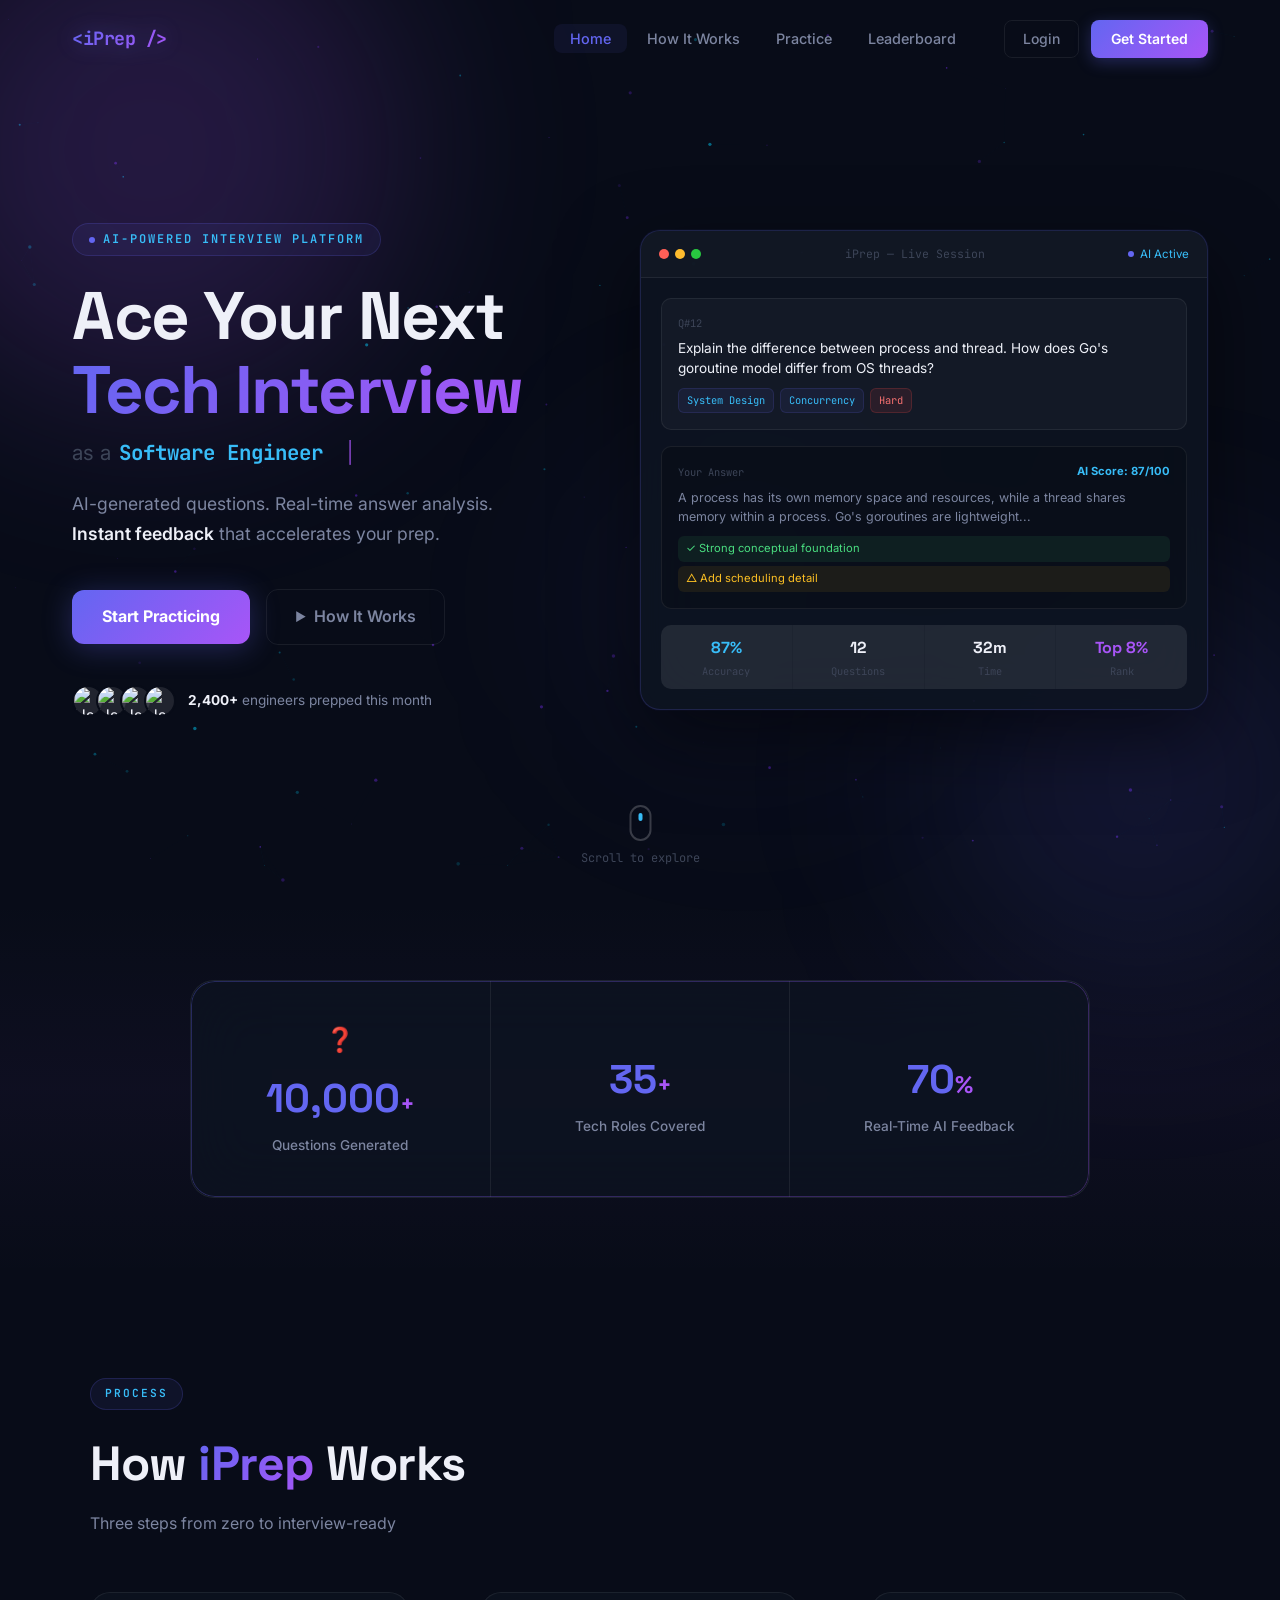
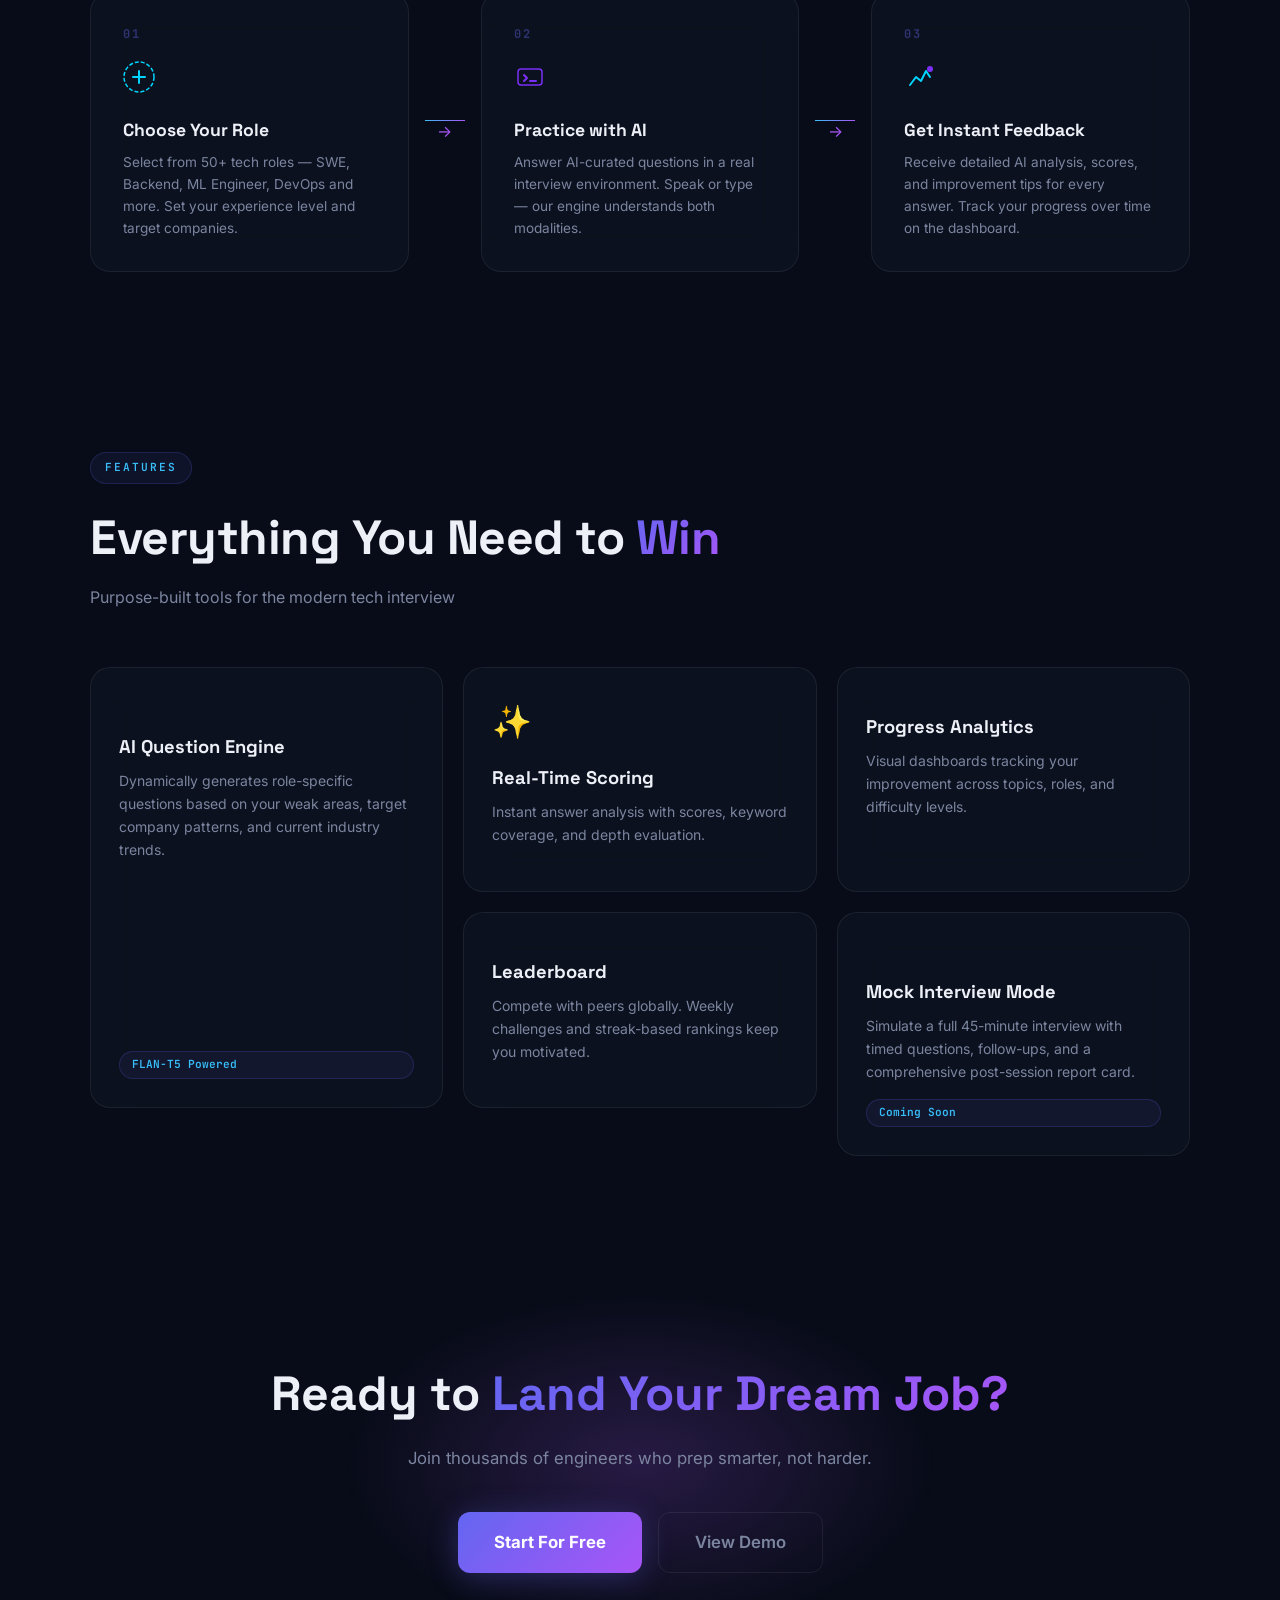
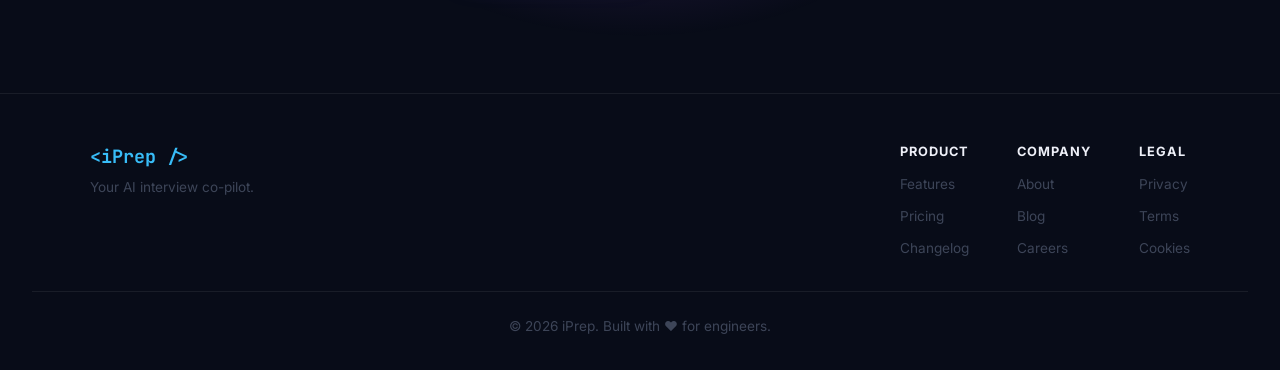
==== commit 85295ea6: "fix: signing issue fix" ====
--- a/index.html
+++ b/index.html
@@ -344,6 +344,8 @@
   </footer>
 
   <script src="script.js"></script>
+  <script src="https://cdn.jsdelivr.net/npm/@supabase/supabase-js@2"></script>
+  <script src="supabase-client.js"></script>
   <script src="auth.js"></script>
 </body>
 </html>
